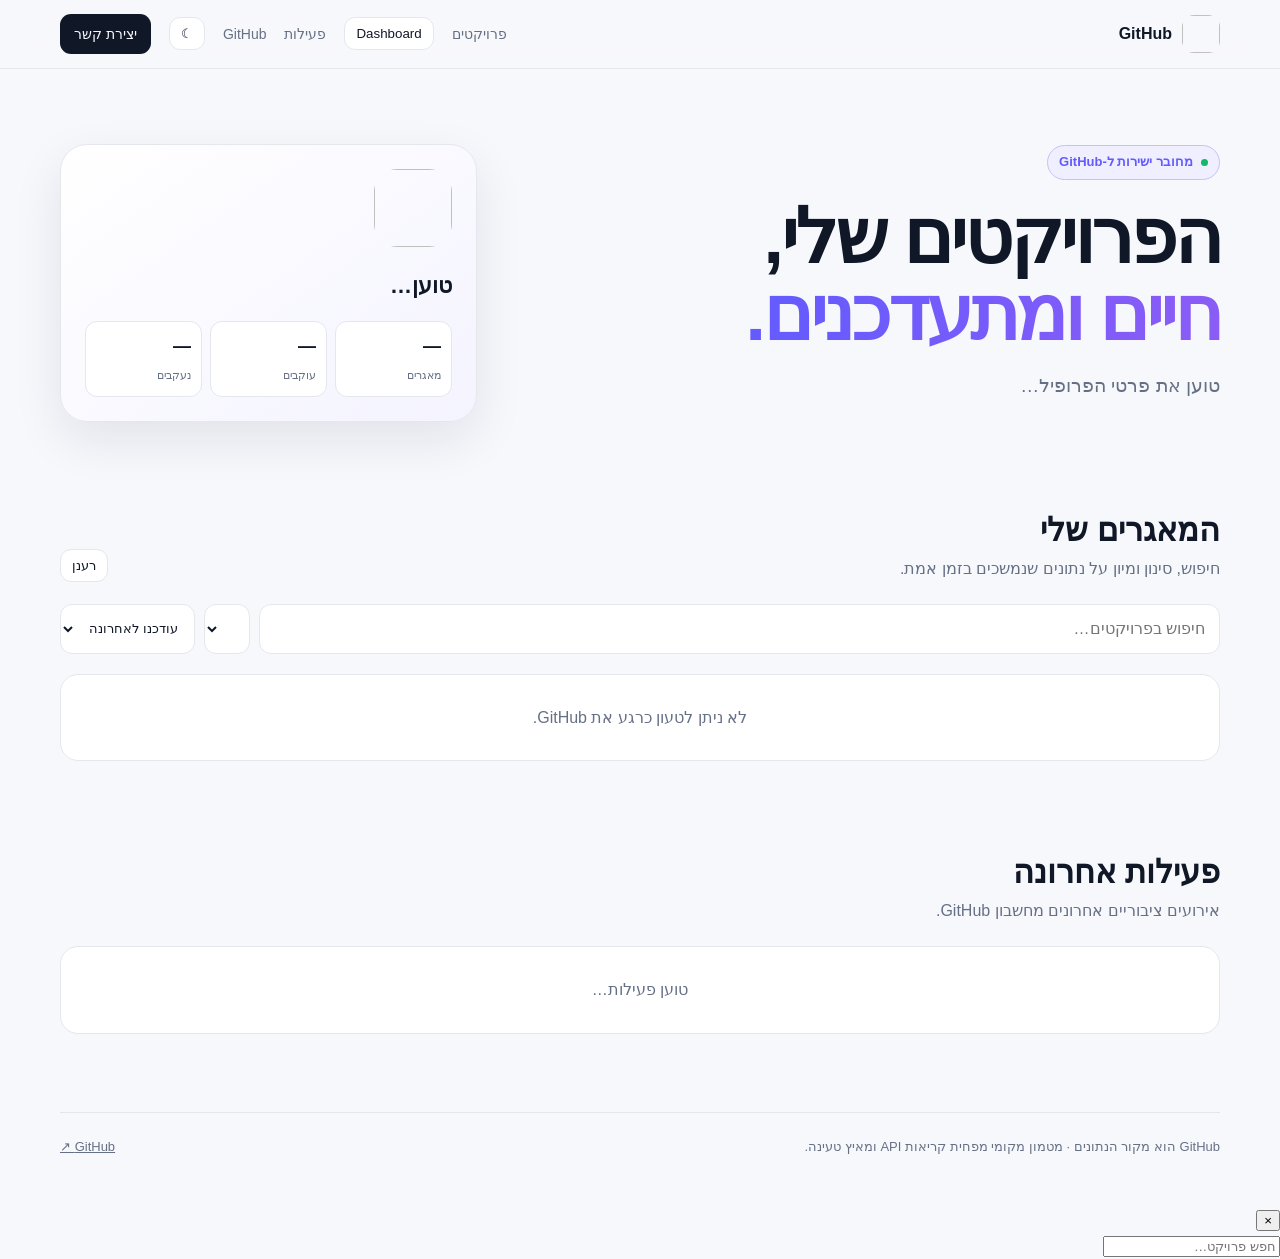
==== index.html @ a1e7865e "Add dashboard and project detail UI" ====
<!doctype html><html lang="he" dir="rtl"><head><meta charset="utf-8"><meta name="viewport" content="width=device-width,initial-scale=1"><meta name="description" content="דף הפרויקטים החי של avtsye, מתעדכן אוטומטית מ-GitHub"><meta property="og:title" content="avtsye — GitHub Home"><meta property="og:description" content="פרויקטים, פעילות וכלים — ישירות מ-GitHub"><meta property="og:type" content="website"><meta name="theme-color" content="#635bff"><link rel="manifest" href="manifest.webmanifest"><link rel="stylesheet" href="style.css"><title>avtsye — GitHub Home</title></head><body>
<header><nav class="wrap"><a class="brand" href="#"><img class="avatar" id="navAvatar" alt=""><span id="navName">GitHub</span></a><div class="navlinks"><a href="#projects">פרויקטים</a><button class="iconbtn" id="viewBtn">Dashboard</button><a href="#activitySec">פעילות</a><a id="gh" href="#" target="_blank">GitHub</a><button class="iconbtn" id="theme" aria-label="החלפת ערכת נושא">☾</button><a class="navbtn" id="contact" href="#">יצירת קשר</a></div></nav></header>
<main><div class="wrap hero"><div><span class="eyebrow"><i class="dot"></i> מחובר ישירות ל‑GitHub</span><h1>הפרויקטים שלי,<br><span class="gradient">חיים ומתעדכנים.</span></h1><p class="lead" id="bio">טוען את פרטי הפרופיל…</p></div><aside class="profile"><img id="avatar" alt=""><h3 id="name">טוען…</h3><p id="login"></p><div class="stats"><div><b id="repoCount">—</b><span>מאגרים</span></div><div><b id="followers">—</b><span>עוקבים</span></div><div><b id="following">—</b><span>נעקבים</span></div></div></aside></div>
<section id="projects"><div class="wrap"><div class="head"><div><h2>המאגרים שלי</h2><p>חיפוש, סינון ומיון על נתונים שנמשכים בזמן אמת.</p></div><div><span id="updated"></span> <button class="iconbtn" id="refresh">רענן</button></div></div><div class="toolbar"><input class="search" id="q" type="search" placeholder="חיפוש בפרויקטים…"><select class="select" id="lang"></select><select class="select" id="sort"><option value="updated">עודכנו לאחרונה</option><option value="stars">כוכבים</option><option value="name">שם</option></select></div><div class="grid" id="repos"><div class="skeleton"></div><div class="skeleton"></div><div class="skeleton"></div></div></div></section>
<section id="activitySec"><div class="wrap"><div class="head"><div><h2>פעילות אחרונה</h2><p>אירועים ציבוריים אחרונים מחשבון GitHub.</p></div></div><div class="dashstats" id="dashStats"></div><div class="activity" id="activity"><div class="loading">טוען פעילות…</div></div></div></section></main>
<footer><div class="wrap foot"><span>GitHub הוא מקור הנתונים · מטמון מקומי מפחית קריאות API ומאיץ טעינה.</span><a id="footerGh" href="#" target="_blank">GitHub ↗</a></div></footer><div class="modal" id="modal"><div class="modalbox"><button class="close" id="closeModal">×</button><div id="modalBody"></div></div></div><div class="palette" id="palette"><div class="palettebox"><input id="cmd" placeholder="חפש פרויקט…"><div id="cmdResults"></div></div></div><div class="toast" id="toast"></div><script src="config.js"></script><script src="app.js"></script></body></html>
---- style.css ----
:root{--bg:#f7f8fc;--panel:#fff;--panel2:#f0f2f7;--ink:#101828;--muted:#667085;--line:#e4e7ec;--brand:#635bff;--brand2:#8b5cf6;--good:#12b76a;--shadow:0 18px 50px rgba(16,24,40,.09)}
[data-theme="dark"]{--bg:#0d1117;--panel:#161b22;--panel2:#21262d;--ink:#f0f6fc;--muted:#8b949e;--line:#30363d;--brand:#8b82ff;--brand2:#b185ff;--shadow:0 18px 50px rgba(0,0,0,.28)}
*{box-sizing:border-box}html{scroll-behavior:smooth}body{margin:0;background:var(--bg);color:var(--ink);font-family:Arial,"Segoe UI",sans-serif;line-height:1.6;transition:.2s}a{color:inherit}.wrap{width:min(1160px,calc(100% - 34px));margin:auto}
header{position:sticky;top:0;z-index:20;background:color-mix(in srgb,var(--bg) 88%,transparent);backdrop-filter:blur(15px);border-bottom:1px solid var(--line)}nav{height:68px;display:flex;align-items:center;justify-content:space-between;gap:18px}.brand{display:flex;align-items:center;gap:10px;text-decoration:none;font-weight:800}.avatar{width:38px;height:38px;border-radius:12px}.navlinks{display:flex;align-items:center;gap:18px}.navlinks a{text-decoration:none;color:var(--muted);font-size:14px}.iconbtn{border:1px solid var(--line);background:var(--panel);color:var(--ink);border-radius:11px;padding:8px 11px;cursor:pointer}.navbtn{background:var(--ink)!important;color:var(--bg)!important;padding:9px 14px;border-radius:11px}
.hero{padding:75px 0 40px;display:grid;grid-template-columns:1.25fr .75fr;gap:48px;align-items:center}.eyebrow{display:inline-flex;gap:8px;align-items:center;background:color-mix(in srgb,var(--brand) 10%,var(--panel));color:var(--brand);border:1px solid color-mix(in srgb,var(--brand) 25%,var(--line));padding:6px 11px;border-radius:999px;font-size:13px;font-weight:700}.dot{width:7px;height:7px;background:var(--good);border-radius:50%}.hero h1{font-size:clamp(43px,7vw,75px);line-height:1.02;letter-spacing:-3px;margin:19px 0}.gradient{background:linear-gradient(90deg,var(--brand),var(--brand2));-webkit-background-clip:text;color:transparent}.lead{font-size:19px;color:var(--muted);max-width:700px}.profile{background:linear-gradient(145deg,var(--panel),color-mix(in srgb,var(--brand) 7%,var(--panel)));border:1px solid var(--line);padding:24px;border-radius:27px;box-shadow:var(--shadow)}.profile img{width:78px;height:78px;border-radius:23px}.profile h3{font-size:22px;margin:13px 0 0}.profile p{color:var(--muted);margin:0}.stats{display:grid;grid-template-columns:repeat(3,1fr);gap:8px;margin-top:18px}.stats div{background:var(--panel);border:1px solid var(--line);padding:10px;border-radius:12px}.stats b{display:block;font-size:18px}.stats span{font-size:11px;color:var(--muted)}
section{padding:43px 0}.head{display:flex;justify-content:space-between;align-items:end;gap:18px;margin-bottom:22px}.head h2{font-size:32px;margin:0}.head p{margin:0;color:var(--muted)}.toolbar{display:flex;gap:9px;flex-wrap:wrap;margin-bottom:20px}.search{flex:1;min-width:220px;border:1px solid var(--line);background:var(--panel);color:var(--ink);border-radius:12px;padding:11px 14px;font:inherit}.select{border:1px solid var(--line);background:var(--panel);color:var(--ink);border-radius:12px;padding:10px 12px}.grid{display:grid;grid-template-columns:repeat(3,1fr);gap:17px}.card{background:var(--panel);border:1px solid var(--line);border-radius:20px;padding:21px;text-decoration:none;transition:.2s;position:relative;min-height:245px;display:flex;flex-direction:column}.card:hover{transform:translateY(-4px);box-shadow:var(--shadow);border-color:color-mix(in srgb,var(--brand) 35%,var(--line))}.card.featured{grid-column:span 2;background:linear-gradient(145deg,color-mix(in srgb,var(--brand) 8%,var(--panel)),var(--panel))}.icon{width:44px;height:44px;border-radius:13px;background:color-mix(in srgb,var(--brand) 10%,var(--panel));display:grid;place-items:center;color:var(--brand);font-weight:900}.card h3{font-size:21px;margin:15px 0 6px;direction:ltr;text-align:right}.card p{color:var(--muted);margin:0 0 16px;flex:1}.meta,.topics,.actions{display:flex;gap:7px;flex-wrap:wrap}.pill{font-size:11px;background:var(--panel2);border:1px solid var(--line);border-radius:999px;padding:4px 8px}.topic{color:var(--brand)}.actions{margin-top:14px}.smallbtn{font-size:12px;text-decoration:none;border:1px solid var(--line);padding:6px 9px;border-radius:9px;background:var(--panel2)}.updated{font-size:11px;color:var(--muted);margin-top:11px}.activity{display:grid;grid-template-columns:repeat(2,1fr);gap:10px}.event{background:var(--panel);border:1px solid var(--line);border-radius:14px;padding:13px}.event b{font-size:14px}.event span{display:block;color:var(--muted);font-size:12px}.loading,.empty{grid-column:1/-1;background:var(--panel);border:1px solid var(--line);border-radius:18px;padding:30px;text-align:center;color:var(--muted)}.skeleton{height:245px;border-radius:20px;background:linear-gradient(90deg,var(--panel),var(--panel2),var(--panel));background-size:200% 100%;animation:sh 1.3s infinite}@keyframes sh{to{background-position:-200% 0}}
footer{padding:35px 0 50px;color:var(--muted);font-size:13px}.foot{border-top:1px solid var(--line);padding-top:24px;display:flex;justify-content:space-between;gap:15px}
@media(max-width:820px){.hero{grid-template-columns:1fr;padding-top:50px}.profile{display:none}.grid{grid-template-columns:1fr}.card.featured{grid-column:span 1}.activity{grid-template-columns:1fr}.navlinks a:not(.navbtn){display:none}.head,.foot{align-items:start;flex-direction:column}.hero h1{letter-spacing:-2px}}
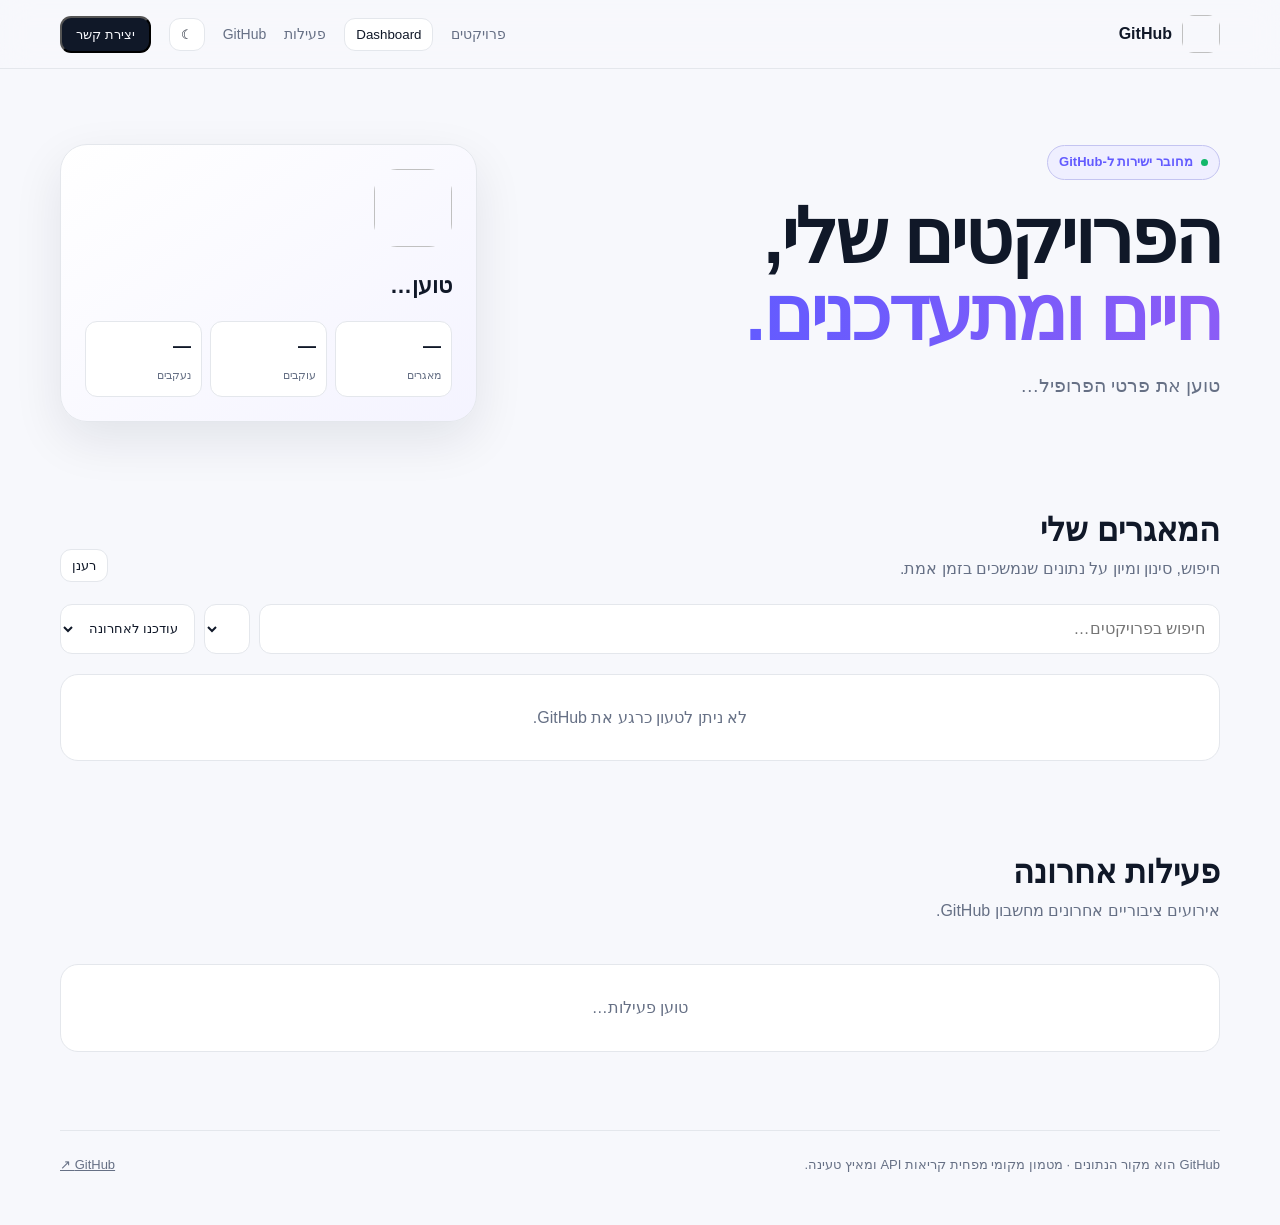
==== commit 7f517eb1: "Add private contact form" ====
--- a/index.html
+++ b/index.html
@@ -1,6 +1,6 @@
 <!doctype html><html lang="he" dir="rtl"><head><meta charset="utf-8"><meta name="viewport" content="width=device-width,initial-scale=1"><meta name="description" content="דף הפרויקטים החי של avtsye, מתעדכן אוטומטית מ-GitHub"><meta property="og:title" content="avtsye — GitHub Home"><meta property="og:description" content="פרויקטים, פעילות וכלים — ישירות מ-GitHub"><meta property="og:type" content="website"><meta name="theme-color" content="#635bff"><link rel="manifest" href="manifest.webmanifest"><link rel="stylesheet" href="style.css"><title>avtsye — GitHub Home</title></head><body>
-<header><nav class="wrap"><a class="brand" href="#"><img class="avatar" id="navAvatar" alt=""><span id="navName">GitHub</span></a><div class="navlinks"><a href="#projects">פרויקטים</a><button class="iconbtn" id="viewBtn">Dashboard</button><a href="#activitySec">פעילות</a><a id="gh" href="#" target="_blank">GitHub</a><button class="iconbtn" id="theme" aria-label="החלפת ערכת נושא">☾</button><a class="navbtn" id="contact" href="#">יצירת קשר</a></div></nav></header>
+<header><nav class="wrap"><a class="brand" href="#"><img class="avatar" id="navAvatar" alt=""><span id="navName">GitHub</span></a><div class="navlinks"><a href="#projects">פרויקטים</a><button class="iconbtn" id="viewBtn">Dashboard</button><a href="#activitySec">פעילות</a><a id="gh" href="#" target="_blank">GitHub</a><button class="iconbtn" id="theme" aria-label="החלפת ערכת נושא">☾</button><button class="navbtn contactnav" id="contact" type="button">יצירת קשר</button></div></nav></header>
 <main><div class="wrap hero"><div><span class="eyebrow"><i class="dot"></i> מחובר ישירות ל‑GitHub</span><h1>הפרויקטים שלי,<br><span class="gradient">חיים ומתעדכנים.</span></h1><p class="lead" id="bio">טוען את פרטי הפרופיל…</p></div><aside class="profile"><img id="avatar" alt=""><h3 id="name">טוען…</h3><p id="login"></p><div class="stats"><div><b id="repoCount">—</b><span>מאגרים</span></div><div><b id="followers">—</b><span>עוקבים</span></div><div><b id="following">—</b><span>נעקבים</span></div></div></aside></div>
 <section id="projects"><div class="wrap"><div class="head"><div><h2>המאגרים שלי</h2><p>חיפוש, סינון ומיון על נתונים שנמשכים בזמן אמת.</p></div><div><span id="updated"></span> <button class="iconbtn" id="refresh">רענן</button></div></div><div class="toolbar"><input class="search" id="q" type="search" placeholder="חיפוש בפרויקטים…"><select class="select" id="lang"></select><select class="select" id="sort"><option value="updated">עודכנו לאחרונה</option><option value="stars">כוכבים</option><option value="name">שם</option></select></div><div class="grid" id="repos"><div class="skeleton"></div><div class="skeleton"></div><div class="skeleton"></div></div></div></section>
 <section id="activitySec"><div class="wrap"><div class="head"><div><h2>פעילות אחרונה</h2><p>אירועים ציבוריים אחרונים מחשבון GitHub.</p></div></div><div class="dashstats" id="dashStats"></div><div class="activity" id="activity"><div class="loading">טוען פעילות…</div></div></div></section></main>
-<footer><div class="wrap foot"><span>GitHub הוא מקור הנתונים · מטמון מקומי מפחית קריאות API ומאיץ טעינה.</span><a id="footerGh" href="#" target="_blank">GitHub ↗</a></div></footer><div class="modal" id="modal"><div class="modalbox"><button class="close" id="closeModal">×</button><div id="modalBody"></div></div></div><div class="palette" id="palette"><div class="palettebox"><input id="cmd" placeholder="חפש פרויקט…"><div id="cmdResults"></div></div></div><div class="toast" id="toast"></div><script src="config.js"></script><script src="app.js"></script></body></html>+<footer><div class="wrap foot"><span>GitHub הוא מקור הנתונים · מטמון מקומי מפחית קריאות API ומאיץ טעינה.</span><a id="footerGh" href="#" target="_blank">GitHub ↗</a></div></footer><div class="modal" id="modal"><div class="modalbox"><button class="close" id="closeModal">×</button><div id="modalBody"></div></div></div><div class="palette" id="palette"><div class="palettebox"><input id="cmd" placeholder="חפש פרויקט…"><div id="cmdResults"></div></div></div><div class="modal" id="contactModal"><div class="modalbox contactbox"><button class="close" id="closeContact" type="button">×</button><h2>יצירת קשר</h2><p class="formlead">שלחו לי הודעה ישירות מכאן. הפנייה נשמרת באופן פרטי.</p><form id="contactForm"><label>שם<input name="name" required minlength="2" maxlength="100" autocomplete="name"></label><label>אימייל לחזרה<input name="email" type="email" required maxlength="180" autocomplete="email" dir="ltr"></label><label>נושא<input name="subject" maxlength="150"></label><label>הודעה<textarea name="message" required minlength="3" maxlength="5000" rows="6"></textarea></label><input class="hp" name="website" tabindex="-1" autocomplete="off"><button class="submitbtn" id="contactSubmit" type="submit">שליחת הפנייה</button><p class="formstatus" id="contactStatus" aria-live="polite"></p></form></div></div><div class="toast" id="toast"></div><script src="config.js"></script><script src="app.js"></script></body></html>
--- a/style.css
+++ b/style.css
@@ -5,4 +5,5 @@
 .hero{padding:75px 0 40px;display:grid;grid-template-columns:1.25fr .75fr;gap:48px;align-items:center}.eyebrow{display:inline-flex;gap:8px;align-items:center;background:color-mix(in srgb,var(--brand) 10%,var(--panel));color:var(--brand);border:1px solid color-mix(in srgb,var(--brand) 25%,var(--line));padding:6px 11px;border-radius:999px;font-size:13px;font-weight:700}.dot{width:7px;height:7px;background:var(--good);border-radius:50%}.hero h1{font-size:clamp(43px,7vw,75px);line-height:1.02;letter-spacing:-3px;margin:19px 0}.gradient{background:linear-gradient(90deg,var(--brand),var(--brand2));-webkit-background-clip:text;color:transparent}.lead{font-size:19px;color:var(--muted);max-width:700px}.profile{background:linear-gradient(145deg,var(--panel),color-mix(in srgb,var(--brand) 7%,var(--panel)));border:1px solid var(--line);padding:24px;border-radius:27px;box-shadow:var(--shadow)}.profile img{width:78px;height:78px;border-radius:23px}.profile h3{font-size:22px;margin:13px 0 0}.profile p{color:var(--muted);margin:0}.stats{display:grid;grid-template-columns:repeat(3,1fr);gap:8px;margin-top:18px}.stats div{background:var(--panel);border:1px solid var(--line);padding:10px;border-radius:12px}.stats b{display:block;font-size:18px}.stats span{font-size:11px;color:var(--muted)}
 section{padding:43px 0}.head{display:flex;justify-content:space-between;align-items:end;gap:18px;margin-bottom:22px}.head h2{font-size:32px;margin:0}.head p{margin:0;color:var(--muted)}.toolbar{display:flex;gap:9px;flex-wrap:wrap;margin-bottom:20px}.search{flex:1;min-width:220px;border:1px solid var(--line);background:var(--panel);color:var(--ink);border-radius:12px;padding:11px 14px;font:inherit}.select{border:1px solid var(--line);background:var(--panel);color:var(--ink);border-radius:12px;padding:10px 12px}.grid{display:grid;grid-template-columns:repeat(3,1fr);gap:17px}.card{background:var(--panel);border:1px solid var(--line);border-radius:20px;padding:21px;text-decoration:none;transition:.2s;position:relative;min-height:245px;display:flex;flex-direction:column}.card:hover{transform:translateY(-4px);box-shadow:var(--shadow);border-color:color-mix(in srgb,var(--brand) 35%,var(--line))}.card.featured{grid-column:span 2;background:linear-gradient(145deg,color-mix(in srgb,var(--brand) 8%,var(--panel)),var(--panel))}.icon{width:44px;height:44px;border-radius:13px;background:color-mix(in srgb,var(--brand) 10%,var(--panel));display:grid;place-items:center;color:var(--brand);font-weight:900}.card h3{font-size:21px;margin:15px 0 6px;direction:ltr;text-align:right}.card p{color:var(--muted);margin:0 0 16px;flex:1}.meta,.topics,.actions{display:flex;gap:7px;flex-wrap:wrap}.pill{font-size:11px;background:var(--panel2);border:1px solid var(--line);border-radius:999px;padding:4px 8px}.topic{color:var(--brand)}.actions{margin-top:14px}.smallbtn{font-size:12px;text-decoration:none;border:1px solid var(--line);padding:6px 9px;border-radius:9px;background:var(--panel2)}.updated{font-size:11px;color:var(--muted);margin-top:11px}.activity{display:grid;grid-template-columns:repeat(2,1fr);gap:10px}.event{background:var(--panel);border:1px solid var(--line);border-radius:14px;padding:13px}.event b{font-size:14px}.event span{display:block;color:var(--muted);font-size:12px}.loading,.empty{grid-column:1/-1;background:var(--panel);border:1px solid var(--line);border-radius:18px;padding:30px;text-align:center;color:var(--muted)}.skeleton{height:245px;border-radius:20px;background:linear-gradient(90deg,var(--panel),var(--panel2),var(--panel));background-size:200% 100%;animation:sh 1.3s infinite}@keyframes sh{to{background-position:-200% 0}}
 footer{padding:35px 0 50px;color:var(--muted);font-size:13px}.foot{border-top:1px solid var(--line);padding-top:24px;display:flex;justify-content:space-between;gap:15px}
-@media(max-width:820px){.hero{grid-template-columns:1fr;padding-top:50px}.profile{display:none}.grid{grid-template-columns:1fr}.card.featured{grid-column:span 1}.activity{grid-template-columns:1fr}.navlinks a:not(.navbtn){display:none}.head,.foot{align-items:start;flex-direction:column}.hero h1{letter-spacing:-2px}}+@media(max-width:820px){.hero{grid-template-columns:1fr;padding-top:50px}.profile{display:none}.grid{grid-template-columns:1fr}.card.featured{grid-column:span 1}.activity{grid-template-columns:1fr}.navlinks a:not(.navbtn){display:none}.head,.foot{align-items:start;flex-direction:column}.hero h1{letter-spacing:-2px}}
+.toprow{display:flex;justify-content:space-between;align-items:center}.repoicon{width:44px;height:44px;border-radius:13px;background:color-mix(in srgb,var(--brand) 10%,var(--panel));display:grid;place-items:center;color:var(--brand);font-weight:900}.fresh{font-size:11px;background:color-mix(in srgb,var(--good) 12%,var(--panel));color:var(--good);padding:4px 8px;border-radius:999px}.dashstats{display:grid;grid-template-columns:repeat(4,1fr);gap:10px;margin-bottom:18px}.dashstats div{background:var(--panel);border:1px solid var(--line);border-radius:15px;padding:16px}.dashstats b{display:block;font-size:24px}.dashstats span{color:var(--muted);font-size:12px}.modal,.palette{position:fixed;inset:0;background:rgba(0,0,0,.48);z-index:50;display:none;place-items:center;padding:18px}.modal.show,.palette.show{display:grid}.modalbox,.palettebox{width:min(650px,100%);background:var(--panel);border:1px solid var(--line);border-radius:22px;padding:25px;box-shadow:var(--shadow);position:relative}.close{position:absolute;left:15px;top:12px;border:0;background:transparent;color:var(--ink);font-size:27px;cursor:pointer}.detailgrid{display:grid;grid-template-columns:1fr 1fr;gap:10px;margin:20px 0}.detailgrid div{background:var(--panel2);border-radius:12px;padding:12px}.detailgrid b,.detailgrid span{display:block}.detailgrid span{color:var(--muted);font-size:13px}.palettebox input{width:100%;padding:14px;border:1px solid var(--line);background:var(--bg);color:var(--ink);border-radius:12px;font:inherit}.palettebox button{display:block;width:100%;text-align:right;border:0;border-bottom:1px solid var(--line);background:transparent;color:var(--ink);padding:12px;cursor:pointer}.toast{position:fixed;bottom:25px;left:50%;transform:translate(-50%,20px);background:var(--ink);color:var(--bg);padding:9px 15px;border-radius:10px;opacity:0;pointer-events:none;transition:.2s;z-index:80}.toast.show{opacity:1;transform:translate(-50%,0)}@media(max-width:820px){.dashstats{grid-template-columns:1fr 1fr}}
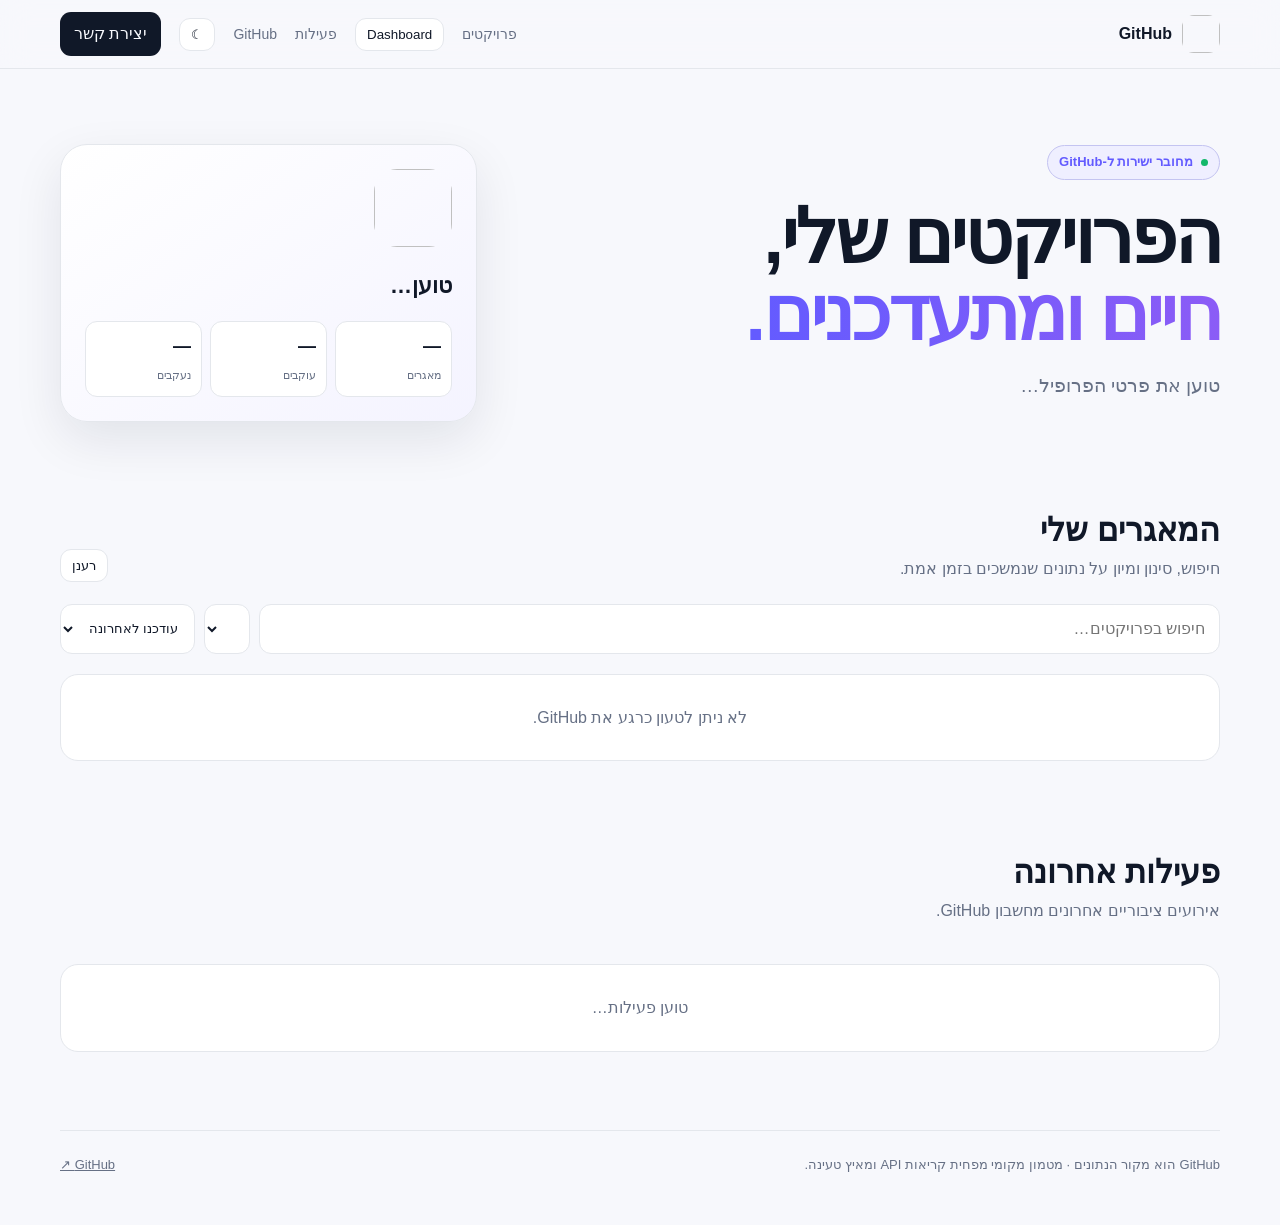
==== commit 419c5271: "Bust cached homepage assets" ====
--- a/index.html
+++ b/index.html
@@ -1,6 +1,6 @@
-<!doctype html><html lang="he" dir="rtl"><head><meta charset="utf-8"><meta name="viewport" content="width=device-width,initial-scale=1"><meta name="description" content="דף הפרויקטים החי של avtsye, מתעדכן אוטומטית מ-GitHub"><meta property="og:title" content="avtsye — GitHub Home"><meta property="og:description" content="פרויקטים, פעילות וכלים — ישירות מ-GitHub"><meta property="og:type" content="website"><meta name="theme-color" content="#635bff"><link rel="manifest" href="manifest.webmanifest"><link rel="stylesheet" href="style.css"><title>avtsye — GitHub Home</title></head><body>
+<!doctype html><html lang="he" dir="rtl"><head><meta charset="utf-8"><meta name="viewport" content="width=device-width,initial-scale=1"><meta name="description" content="דף הפרויקטים החי של avtsye, מתעדכן אוטומטית מ-GitHub"><meta property="og:title" content="avtsye — GitHub Home"><meta property="og:description" content="פרויקטים, פעילות וכלים — ישירות מ-GitHub"><meta property="og:type" content="website"><meta name="theme-color" content="#635bff"><link rel="manifest" href="manifest.webmanifest"><link rel="stylesheet" href="style.css?v=4"><title>avtsye — GitHub Home</title></head><body>
 <header><nav class="wrap"><a class="brand" href="#"><img class="avatar" id="navAvatar" alt=""><span id="navName">GitHub</span></a><div class="navlinks"><a href="#projects">פרויקטים</a><button class="iconbtn" id="viewBtn">Dashboard</button><a href="#activitySec">פעילות</a><a id="gh" href="#" target="_blank">GitHub</a><button class="iconbtn" id="theme" aria-label="החלפת ערכת נושא">☾</button><button class="navbtn contactnav" id="contact" type="button">יצירת קשר</button></div></nav></header>
 <main><div class="wrap hero"><div><span class="eyebrow"><i class="dot"></i> מחובר ישירות ל‑GitHub</span><h1>הפרויקטים שלי,<br><span class="gradient">חיים ומתעדכנים.</span></h1><p class="lead" id="bio">טוען את פרטי הפרופיל…</p></div><aside class="profile"><img id="avatar" alt=""><h3 id="name">טוען…</h3><p id="login"></p><div class="stats"><div><b id="repoCount">—</b><span>מאגרים</span></div><div><b id="followers">—</b><span>עוקבים</span></div><div><b id="following">—</b><span>נעקבים</span></div></div></aside></div>
 <section id="projects"><div class="wrap"><div class="head"><div><h2>המאגרים שלי</h2><p>חיפוש, סינון ומיון על נתונים שנמשכים בזמן אמת.</p></div><div><span id="updated"></span> <button class="iconbtn" id="refresh">רענן</button></div></div><div class="toolbar"><input class="search" id="q" type="search" placeholder="חיפוש בפרויקטים…"><select class="select" id="lang"></select><select class="select" id="sort"><option value="updated">עודכנו לאחרונה</option><option value="stars">כוכבים</option><option value="name">שם</option></select></div><div class="grid" id="repos"><div class="skeleton"></div><div class="skeleton"></div><div class="skeleton"></div></div></div></section>
 <section id="activitySec"><div class="wrap"><div class="head"><div><h2>פעילות אחרונה</h2><p>אירועים ציבוריים אחרונים מחשבון GitHub.</p></div></div><div class="dashstats" id="dashStats"></div><div class="activity" id="activity"><div class="loading">טוען פעילות…</div></div></div></section></main>
-<footer><div class="wrap foot"><span>GitHub הוא מקור הנתונים · מטמון מקומי מפחית קריאות API ומאיץ טעינה.</span><a id="footerGh" href="#" target="_blank">GitHub ↗</a></div></footer><div class="modal" id="modal"><div class="modalbox"><button class="close" id="closeModal">×</button><div id="modalBody"></div></div></div><div class="palette" id="palette"><div class="palettebox"><input id="cmd" placeholder="חפש פרויקט…"><div id="cmdResults"></div></div></div><div class="modal" id="contactModal"><div class="modalbox contactbox"><button class="close" id="closeContact" type="button">×</button><h2>יצירת קשר</h2><p class="formlead">שלחו לי הודעה ישירות מכאן. הפנייה נשמרת באופן פרטי.</p><form id="contactForm"><label>שם<input name="name" required minlength="2" maxlength="100" autocomplete="name"></label><label>אימייל לחזרה<input name="email" type="email" required maxlength="180" autocomplete="email" dir="ltr"></label><label>נושא<input name="subject" maxlength="150"></label><label>הודעה<textarea name="message" required minlength="3" maxlength="5000" rows="6"></textarea></label><input class="hp" name="website" tabindex="-1" autocomplete="off"><button class="submitbtn" id="contactSubmit" type="submit">שליחת הפנייה</button><p class="formstatus" id="contactStatus" aria-live="polite"></p></form></div></div><div class="toast" id="toast"></div><script src="config.js"></script><script src="app.js"></script></body></html>+<footer><div class="wrap foot"><span>GitHub הוא מקור הנתונים · מטמון מקומי מפחית קריאות API ומאיץ טעינה.</span><a id="footerGh" href="#" target="_blank">GitHub ↗</a></div></footer><div class="modal" id="modal"><div class="modalbox"><button class="close" id="closeModal">×</button><div id="modalBody"></div></div></div><div class="palette" id="palette"><div class="palettebox"><input id="cmd" placeholder="חפש פרויקט…"><div id="cmdResults"></div></div></div><div class="modal" id="contactModal"><div class="modalbox contactbox"><button class="close" id="closeContact" type="button">×</button><h2>יצירת קשר</h2><p class="formlead">שלחו לי הודעה ישירות מכאן. הפנייה נשמרת באופן פרטי.</p><form id="contactForm"><label>שם<input name="name" required minlength="2" maxlength="100" autocomplete="name"></label><label>אימייל לחזרה<input name="email" type="email" required maxlength="180" autocomplete="email" dir="ltr"></label><label>נושא<input name="subject" maxlength="150"></label><label>הודעה<textarea name="message" required minlength="3" maxlength="5000" rows="6"></textarea></label><input class="hp" name="website" tabindex="-1" autocomplete="off"><button class="submitbtn" id="contactSubmit" type="submit">שליחת הפנייה</button><p class="formstatus" id="contactStatus" aria-live="polite"></p></form></div></div><div class="toast" id="toast"></div><script src="config.js?v=4"></script><script src="app.js?v=4"></script></body></html>
--- a/style.css
+++ b/style.css
@@ -6,4 +6,5 @@
 section{padding:43px 0}.head{display:flex;justify-content:space-between;align-items:end;gap:18px;margin-bottom:22px}.head h2{font-size:32px;margin:0}.head p{margin:0;color:var(--muted)}.toolbar{display:flex;gap:9px;flex-wrap:wrap;margin-bottom:20px}.search{flex:1;min-width:220px;border:1px solid var(--line);background:var(--panel);color:var(--ink);border-radius:12px;padding:11px 14px;font:inherit}.select{border:1px solid var(--line);background:var(--panel);color:var(--ink);border-radius:12px;padding:10px 12px}.grid{display:grid;grid-template-columns:repeat(3,1fr);gap:17px}.card{background:var(--panel);border:1px solid var(--line);border-radius:20px;padding:21px;text-decoration:none;transition:.2s;position:relative;min-height:245px;display:flex;flex-direction:column}.card:hover{transform:translateY(-4px);box-shadow:var(--shadow);border-color:color-mix(in srgb,var(--brand) 35%,var(--line))}.card.featured{grid-column:span 2;background:linear-gradient(145deg,color-mix(in srgb,var(--brand) 8%,var(--panel)),var(--panel))}.icon{width:44px;height:44px;border-radius:13px;background:color-mix(in srgb,var(--brand) 10%,var(--panel));display:grid;place-items:center;color:var(--brand);font-weight:900}.card h3{font-size:21px;margin:15px 0 6px;direction:ltr;text-align:right}.card p{color:var(--muted);margin:0 0 16px;flex:1}.meta,.topics,.actions{display:flex;gap:7px;flex-wrap:wrap}.pill{font-size:11px;background:var(--panel2);border:1px solid var(--line);border-radius:999px;padding:4px 8px}.topic{color:var(--brand)}.actions{margin-top:14px}.smallbtn{font-size:12px;text-decoration:none;border:1px solid var(--line);padding:6px 9px;border-radius:9px;background:var(--panel2)}.updated{font-size:11px;color:var(--muted);margin-top:11px}.activity{display:grid;grid-template-columns:repeat(2,1fr);gap:10px}.event{background:var(--panel);border:1px solid var(--line);border-radius:14px;padding:13px}.event b{font-size:14px}.event span{display:block;color:var(--muted);font-size:12px}.loading,.empty{grid-column:1/-1;background:var(--panel);border:1px solid var(--line);border-radius:18px;padding:30px;text-align:center;color:var(--muted)}.skeleton{height:245px;border-radius:20px;background:linear-gradient(90deg,var(--panel),var(--panel2),var(--panel));background-size:200% 100%;animation:sh 1.3s infinite}@keyframes sh{to{background-position:-200% 0}}
 footer{padding:35px 0 50px;color:var(--muted);font-size:13px}.foot{border-top:1px solid var(--line);padding-top:24px;display:flex;justify-content:space-between;gap:15px}
 @media(max-width:820px){.hero{grid-template-columns:1fr;padding-top:50px}.profile{display:none}.grid{grid-template-columns:1fr}.card.featured{grid-column:span 1}.activity{grid-template-columns:1fr}.navlinks a:not(.navbtn){display:none}.head,.foot{align-items:start;flex-direction:column}.hero h1{letter-spacing:-2px}}
-.toprow{display:flex;justify-content:space-between;align-items:center}.repoicon{width:44px;height:44px;border-radius:13px;background:color-mix(in srgb,var(--brand) 10%,var(--panel));display:grid;place-items:center;color:var(--brand);font-weight:900}.fresh{font-size:11px;background:color-mix(in srgb,var(--good) 12%,var(--panel));color:var(--good);padding:4px 8px;border-radius:999px}.dashstats{display:grid;grid-template-columns:repeat(4,1fr);gap:10px;margin-bottom:18px}.dashstats div{background:var(--panel);border:1px solid var(--line);border-radius:15px;padding:16px}.dashstats b{display:block;font-size:24px}.dashstats span{color:var(--muted);font-size:12px}.modal,.palette{position:fixed;inset:0;background:rgba(0,0,0,.48);z-index:50;display:none;place-items:center;padding:18px}.modal.show,.palette.show{display:grid}.modalbox,.palettebox{width:min(650px,100%);background:var(--panel);border:1px solid var(--line);border-radius:22px;padding:25px;box-shadow:var(--shadow);position:relative}.close{position:absolute;left:15px;top:12px;border:0;background:transparent;color:var(--ink);font-size:27px;cursor:pointer}.detailgrid{display:grid;grid-template-columns:1fr 1fr;gap:10px;margin:20px 0}.detailgrid div{background:var(--panel2);border-radius:12px;padding:12px}.detailgrid b,.detailgrid span{display:block}.detailgrid span{color:var(--muted);font-size:13px}.palettebox input{width:100%;padding:14px;border:1px solid var(--line);background:var(--bg);color:var(--ink);border-radius:12px;font:inherit}.palettebox button{display:block;width:100%;text-align:right;border:0;border-bottom:1px solid var(--line);background:transparent;color:var(--ink);padding:12px;cursor:pointer}.toast{position:fixed;bottom:25px;left:50%;transform:translate(-50%,20px);background:var(--ink);color:var(--bg);padding:9px 15px;border-radius:10px;opacity:0;pointer-events:none;transition:.2s;z-index:80}.toast.show{opacity:1;transform:translate(-50%,0)}@media(max-width:820px){.dashstats{grid-template-columns:1fr 1fr}}+.toprow{display:flex;justify-content:space-between;align-items:center}.repoicon{width:44px;height:44px;border-radius:13px;background:color-mix(in srgb,var(--brand) 10%,var(--panel));display:grid;place-items:center;color:var(--brand);font-weight:900}.fresh{font-size:11px;background:color-mix(in srgb,var(--good) 12%,var(--panel));color:var(--good);padding:4px 8px;border-radius:999px}.dashstats{display:grid;grid-template-columns:repeat(4,1fr);gap:10px;margin-bottom:18px}.dashstats div{background:var(--panel);border:1px solid var(--line);border-radius:15px;padding:16px}.dashstats b{display:block;font-size:24px}.dashstats span{color:var(--muted);font-size:12px}.modal,.palette{position:fixed;inset:0;background:rgba(0,0,0,.48);z-index:50;display:none;place-items:center;padding:18px}.modal.show,.palette.show{display:grid}.modalbox,.palettebox{width:min(650px,100%);background:var(--panel);border:1px solid var(--line);border-radius:22px;padding:25px;box-shadow:var(--shadow);position:relative}.close{position:absolute;left:15px;top:12px;border:0;background:transparent;color:var(--ink);font-size:27px;cursor:pointer}.detailgrid{display:grid;grid-template-columns:1fr 1fr;gap:10px;margin:20px 0}.detailgrid div{background:var(--panel2);border-radius:12px;padding:12px}.detailgrid b,.detailgrid span{display:block}.detailgrid span{color:var(--muted);font-size:13px}.palettebox input{width:100%;padding:14px;border:1px solid var(--line);background:var(--bg);color:var(--ink);border-radius:12px;font:inherit}.palettebox button{display:block;width:100%;text-align:right;border:0;border-bottom:1px solid var(--line);background:transparent;color:var(--ink);padding:12px;cursor:pointer}.toast{position:fixed;bottom:25px;left:50%;transform:translate(-50%,20px);background:var(--ink);color:var(--bg);padding:9px 15px;border-radius:10px;opacity:0;pointer-events:none;transition:.2s;z-index:80}.toast.show{opacity:1;transform:translate(-50%,0)}@media(max-width:820px){.dashstats{grid-template-columns:1fr 1fr}}
+.contactnav{border:0;font:inherit;cursor:pointer}.contactbox{width:min(560px,100%)}.formlead{color:var(--muted);margin-top:-6px}.contactbox form{display:grid;gap:13px}.contactbox label{display:grid;gap:5px;font-size:13px;font-weight:700}.contactbox input,.contactbox textarea{width:100%;border:1px solid var(--line);background:var(--bg);color:var(--ink);border-radius:11px;padding:11px 12px;font:inherit;resize:vertical}.contactbox input:focus,.contactbox textarea:focus{outline:2px solid color-mix(in srgb,var(--brand) 35%,transparent);border-color:var(--brand)}.submitbtn{border:0;border-radius:11px;background:var(--brand);color:white;padding:12px 16px;font:inherit;font-weight:800;cursor:pointer}.submitbtn:disabled{opacity:.55;cursor:wait}.formstatus{min-height:22px;margin:0;color:var(--muted);font-size:13px}.hp{position:absolute!important;left:-9999px!important;opacity:0!important;pointer-events:none!important}
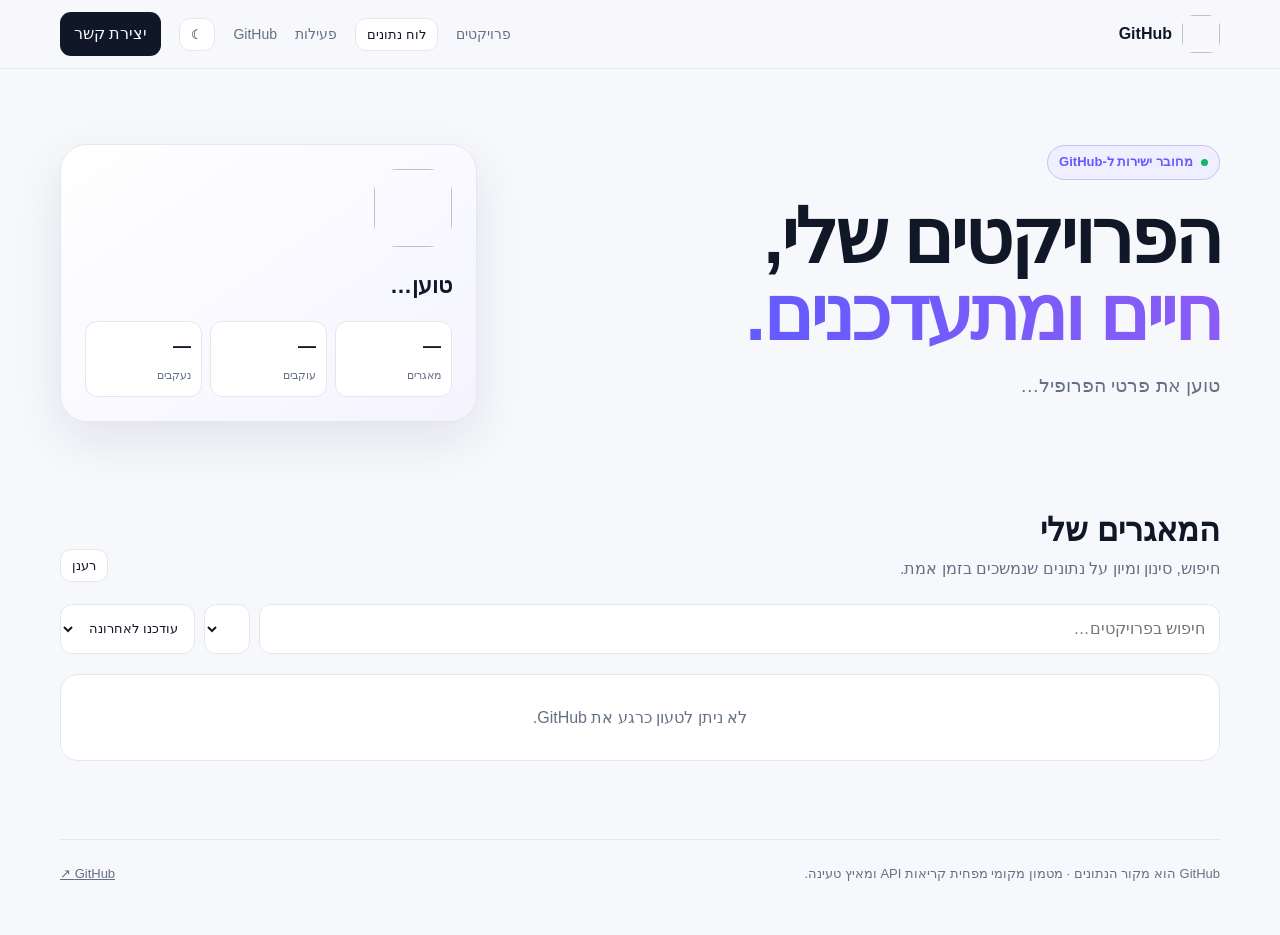
==== commit 5cd8813e: "Improve homepage reliability and usability" ====
--- a/index.html
+++ b/index.html
@@ -1,6 +1,6 @@
-<!doctype html><html lang="he" dir="rtl"><head><meta charset="utf-8"><meta name="viewport" content="width=device-width,initial-scale=1"><meta name="description" content="דף הפרויקטים החי של avtsye, מתעדכן אוטומטית מ-GitHub"><meta property="og:title" content="avtsye — GitHub Home"><meta property="og:description" content="פרויקטים, פעילות וכלים — ישירות מ-GitHub"><meta property="og:type" content="website"><meta name="theme-color" content="#635bff"><link rel="manifest" href="manifest.webmanifest"><link rel="stylesheet" href="style.css?v=4"><title>avtsye — GitHub Home</title></head><body>
-<header><nav class="wrap"><a class="brand" href="#"><img class="avatar" id="navAvatar" alt=""><span id="navName">GitHub</span></a><div class="navlinks"><a href="#projects">פרויקטים</a><button class="iconbtn" id="viewBtn">Dashboard</button><a href="#activitySec">פעילות</a><a id="gh" href="#" target="_blank">GitHub</a><button class="iconbtn" id="theme" aria-label="החלפת ערכת נושא">☾</button><button class="navbtn contactnav" id="contact" type="button">יצירת קשר</button></div></nav></header>
+<!doctype html><html lang="he" dir="rtl"><head><meta charset="utf-8"><meta name="viewport" content="width=device-width,initial-scale=1"><meta name="description" content="דף הפרויקטים החי של avtsye, מתעדכן אוטומטית מ-GitHub"><meta property="og:title" content="avtsye — GitHub Home"><meta property="og:description" content="פרויקטים, פעילות וכלים — ישירות מ-GitHub"><meta property="og:type" content="website"><meta name="theme-color" content="#635bff"><link rel="manifest" href="manifest.webmanifest"><link rel="stylesheet" href="style.css?v=7"><title>avtsye — GitHub Home</title></head><body>
+<header><nav class="wrap"><a class="brand" href="#"><img class="avatar" id="navAvatar" alt=""><span id="navName">GitHub</span></a><div class="navlinks"><a href="#projects">פרויקטים</a><button class="iconbtn" id="viewBtn">לוח נתונים</button><a href="#activitySec" id="activityLink">פעילות</a><a id="gh" href="#" target="_blank">GitHub</a><button class="iconbtn" id="theme" aria-label="החלפת ערכת נושא">☾</button><button class="navbtn contactnav" id="contact" type="button">יצירת קשר</button></div></nav></header>
 <main><div class="wrap hero"><div><span class="eyebrow"><i class="dot"></i> מחובר ישירות ל‑GitHub</span><h1>הפרויקטים שלי,<br><span class="gradient">חיים ומתעדכנים.</span></h1><p class="lead" id="bio">טוען את פרטי הפרופיל…</p></div><aside class="profile"><img id="avatar" alt=""><h3 id="name">טוען…</h3><p id="login"></p><div class="stats"><div><b id="repoCount">—</b><span>מאגרים</span></div><div><b id="followers">—</b><span>עוקבים</span></div><div><b id="following">—</b><span>נעקבים</span></div></div></aside></div>
-<section id="projects"><div class="wrap"><div class="head"><div><h2>המאגרים שלי</h2><p>חיפוש, סינון ומיון על נתונים שנמשכים בזמן אמת.</p></div><div><span id="updated"></span> <button class="iconbtn" id="refresh">רענן</button></div></div><div class="toolbar"><input class="search" id="q" type="search" placeholder="חיפוש בפרויקטים…"><select class="select" id="lang"></select><select class="select" id="sort"><option value="updated">עודכנו לאחרונה</option><option value="stars">כוכבים</option><option value="name">שם</option></select></div><div class="grid" id="repos"><div class="skeleton"></div><div class="skeleton"></div><div class="skeleton"></div></div></div></section>
-<section id="activitySec"><div class="wrap"><div class="head"><div><h2>פעילות אחרונה</h2><p>אירועים ציבוריים אחרונים מחשבון GitHub.</p></div></div><div class="dashstats" id="dashStats"></div><div class="activity" id="activity"><div class="loading">טוען פעילות…</div></div></div></section></main>
-<footer><div class="wrap foot"><span>GitHub הוא מקור הנתונים · מטמון מקומי מפחית קריאות API ומאיץ טעינה.</span><a id="footerGh" href="#" target="_blank">GitHub ↗</a></div></footer><div class="modal" id="modal"><div class="modalbox"><button class="close" id="closeModal">×</button><div id="modalBody"></div></div></div><div class="palette" id="palette"><div class="palettebox"><input id="cmd" placeholder="חפש פרויקט…"><div id="cmdResults"></div></div></div><div class="modal" id="contactModal"><div class="modalbox contactbox"><button class="close" id="closeContact" type="button">×</button><h2>יצירת קשר</h2><p class="formlead">שלחו לי הודעה ישירות מכאן. הפנייה נשמרת באופן פרטי.</p><form id="contactForm"><label>שם<input name="name" required minlength="2" maxlength="100" autocomplete="name"></label><label>אימייל לחזרה<input name="email" type="email" required maxlength="180" autocomplete="email" dir="ltr"></label><label>נושא<input name="subject" maxlength="150"></label><label>הודעה<textarea name="message" required minlength="3" maxlength="5000" rows="6"></textarea></label><input class="hp" name="website" tabindex="-1" autocomplete="off"><button class="submitbtn" id="contactSubmit" type="submit">שליחת הפנייה</button><p class="formstatus" id="contactStatus" aria-live="polite"></p></form></div></div><div class="toast" id="toast"></div><script src="config.js?v=4"></script><script src="app.js?v=4"></script></body></html>+<section id="projects"><div class="wrap"><div class="head"><div><h2>המאגרים שלי</h2><p>חיפוש, סינון ומיון על נתונים שנמשכים בזמן אמת.</p></div><div><span id="updated"></span> <button class="iconbtn" id="refresh">רענן</button></div></div><div class="toolbar"><input class="search" id="q" type="search" aria-label="חיפוש בפרויקטים" placeholder="חיפוש בפרויקטים…"><select class="select" id="lang" aria-label="סינון לפי שפה"></select><select class="select" id="sort" aria-label="מיון פרויקטים"><option value="updated">עודכנו לאחרונה</option><option value="stars">כוכבים</option><option value="name">שם</option></select></div><div class="grid" id="repos" aria-live="polite"><div class="skeleton"></div><div class="skeleton"></div><div class="skeleton"></div></div></div></section>
+<section id="activitySec" hidden><div class="wrap"><div class="head"><div><h2>פעילות אחרונה</h2><p>אירועים ציבוריים אחרונים מחשבון GitHub.</p></div></div><div class="dashstats" id="dashStats"></div><div class="activity" id="activity"><div class="loading">טוען פעילות…</div></div></div></section></main>
+<footer><div class="wrap foot"><span>GitHub הוא מקור הנתונים · מטמון מקומי מפחית קריאות API ומאיץ טעינה.</span><a id="footerGh" href="#" target="_blank">GitHub ↗</a></div></footer><div class="modal" id="modal" role="dialog" aria-modal="true" aria-label="פרטי פרויקט"><div class="modalbox"><button class="close" id="closeModal" aria-label="סגירה">×</button><div id="modalBody"></div></div></div><div class="palette" id="palette" role="dialog" aria-modal="true" aria-label="חיפוש מהיר"><div class="palettebox"><input id="cmd" aria-label="חיפוש מהיר" placeholder="חפש פרויקט…"><div id="cmdResults"></div></div></div><div class="modal" id="contactModal" role="dialog" aria-modal="true" aria-labelledby="contactHeading"><div class="modalbox contactbox"><button class="close" id="closeContact" type="button" aria-label="סגירה">×</button><h2 id="contactHeading">יצירת קשר</h2><p class="formlead">שלחו לי הודעה ישירות מכאן. הפנייה נשמרת באופן פרטי.</p><form id="contactForm"><label>שם<input name="name" required minlength="2" maxlength="100" autocomplete="name"></label><label>אימייל לחזרה<input name="email" type="email" required maxlength="180" autocomplete="email" dir="ltr"></label><label>נושא<input name="subject" maxlength="150"></label><label>הודעה<textarea name="message" required minlength="3" maxlength="5000" rows="6"></textarea></label><input class="hp" name="website" tabindex="-1" autocomplete="off"><button class="submitbtn" id="contactSubmit" type="submit">שליחת הפנייה</button><p class="formstatus" id="contactStatus" aria-live="polite"></p></form></div></div><div class="toast" id="toast" role="status" aria-live="polite"></div><script src="config.js?v=7"></script><script src="app.js?v=7"></script></body></html>
--- a/style.css
+++ b/style.css
@@ -7,4 +7,8 @@
 footer{padding:35px 0 50px;color:var(--muted);font-size:13px}.foot{border-top:1px solid var(--line);padding-top:24px;display:flex;justify-content:space-between;gap:15px}
 @media(max-width:820px){.hero{grid-template-columns:1fr;padding-top:50px}.profile{display:none}.grid{grid-template-columns:1fr}.card.featured{grid-column:span 1}.activity{grid-template-columns:1fr}.navlinks a:not(.navbtn){display:none}.head,.foot{align-items:start;flex-direction:column}.hero h1{letter-spacing:-2px}}
 .toprow{display:flex;justify-content:space-between;align-items:center}.repoicon{width:44px;height:44px;border-radius:13px;background:color-mix(in srgb,var(--brand) 10%,var(--panel));display:grid;place-items:center;color:var(--brand);font-weight:900}.fresh{font-size:11px;background:color-mix(in srgb,var(--good) 12%,var(--panel));color:var(--good);padding:4px 8px;border-radius:999px}.dashstats{display:grid;grid-template-columns:repeat(4,1fr);gap:10px;margin-bottom:18px}.dashstats div{background:var(--panel);border:1px solid var(--line);border-radius:15px;padding:16px}.dashstats b{display:block;font-size:24px}.dashstats span{color:var(--muted);font-size:12px}.modal,.palette{position:fixed;inset:0;background:rgba(0,0,0,.48);z-index:50;display:none;place-items:center;padding:18px}.modal.show,.palette.show{display:grid}.modalbox,.palettebox{width:min(650px,100%);background:var(--panel);border:1px solid var(--line);border-radius:22px;padding:25px;box-shadow:var(--shadow);position:relative}.close{position:absolute;left:15px;top:12px;border:0;background:transparent;color:var(--ink);font-size:27px;cursor:pointer}.detailgrid{display:grid;grid-template-columns:1fr 1fr;gap:10px;margin:20px 0}.detailgrid div{background:var(--panel2);border-radius:12px;padding:12px}.detailgrid b,.detailgrid span{display:block}.detailgrid span{color:var(--muted);font-size:13px}.palettebox input{width:100%;padding:14px;border:1px solid var(--line);background:var(--bg);color:var(--ink);border-radius:12px;font:inherit}.palettebox button{display:block;width:100%;text-align:right;border:0;border-bottom:1px solid var(--line);background:transparent;color:var(--ink);padding:12px;cursor:pointer}.toast{position:fixed;bottom:25px;left:50%;transform:translate(-50%,20px);background:var(--ink);color:var(--bg);padding:9px 15px;border-radius:10px;opacity:0;pointer-events:none;transition:.2s;z-index:80}.toast.show{opacity:1;transform:translate(-50%,0)}@media(max-width:820px){.dashstats{grid-template-columns:1fr 1fr}}
-.contactnav{border:0;font:inherit;cursor:pointer}.contactbox{width:min(560px,100%)}.formlead{color:var(--muted);margin-top:-6px}.contactbox form{display:grid;gap:13px}.contactbox label{display:grid;gap:5px;font-size:13px;font-weight:700}.contactbox input,.contactbox textarea{width:100%;border:1px solid var(--line);background:var(--bg);color:var(--ink);border-radius:11px;padding:11px 12px;font:inherit;resize:vertical}.contactbox input:focus,.contactbox textarea:focus{outline:2px solid color-mix(in srgb,var(--brand) 35%,transparent);border-color:var(--brand)}.submitbtn{border:0;border-radius:11px;background:var(--brand);color:white;padding:12px 16px;font:inherit;font-weight:800;cursor:pointer}.submitbtn:disabled{opacity:.55;cursor:wait}.formstatus{min-height:22px;margin:0;color:var(--muted);font-size:13px}.hp{position:absolute!important;left:-9999px!important;opacity:0!important;pointer-events:none!important}+.contactnav{border:0;font:inherit;cursor:pointer}.contactbox{width:min(560px,100%)}.formlead{color:var(--muted);margin-top:-6px}.contactbox form{display:grid;gap:13px}.contactbox label{display:grid;gap:5px;font-size:13px;font-weight:700}.contactbox input,.contactbox textarea{width:100%;border:1px solid var(--line);background:var(--bg);color:var(--ink);border-radius:11px;padding:11px 12px;font:inherit;resize:vertical}.contactbox input:focus,.contactbox textarea:focus{outline:2px solid color-mix(in srgb,var(--brand) 35%,transparent);border-color:var(--brand)}.submitbtn{border:0;border-radius:11px;background:var(--brand);color:white;padding:12px 16px;font:inherit;font-weight:800;cursor:pointer}.submitbtn:disabled{opacity:.55;cursor:wait}.formstatus{min-height:22px;margin:0;color:var(--muted);font-size:13px}.hp{position:absolute!important;left:-9999px!important;opacity:0!important;pointer-events:none!important}
+/* Scrollable contact dialog */
+#contactModal{overflow-y:auto;align-items:start;padding-top:max(18px,5vh);padding-bottom:max(18px,5vh)}
+#contactModal .contactbox{max-height:90vh;overflow-y:auto;overscroll-behavior:contain;-webkit-overflow-scrolling:touch}
+@media(max-width:820px){#contactModal{padding:10px;align-items:start}#contactModal .contactbox{max-height:calc(100dvh - 20px);border-radius:16px;padding:20px 16px 24px}}
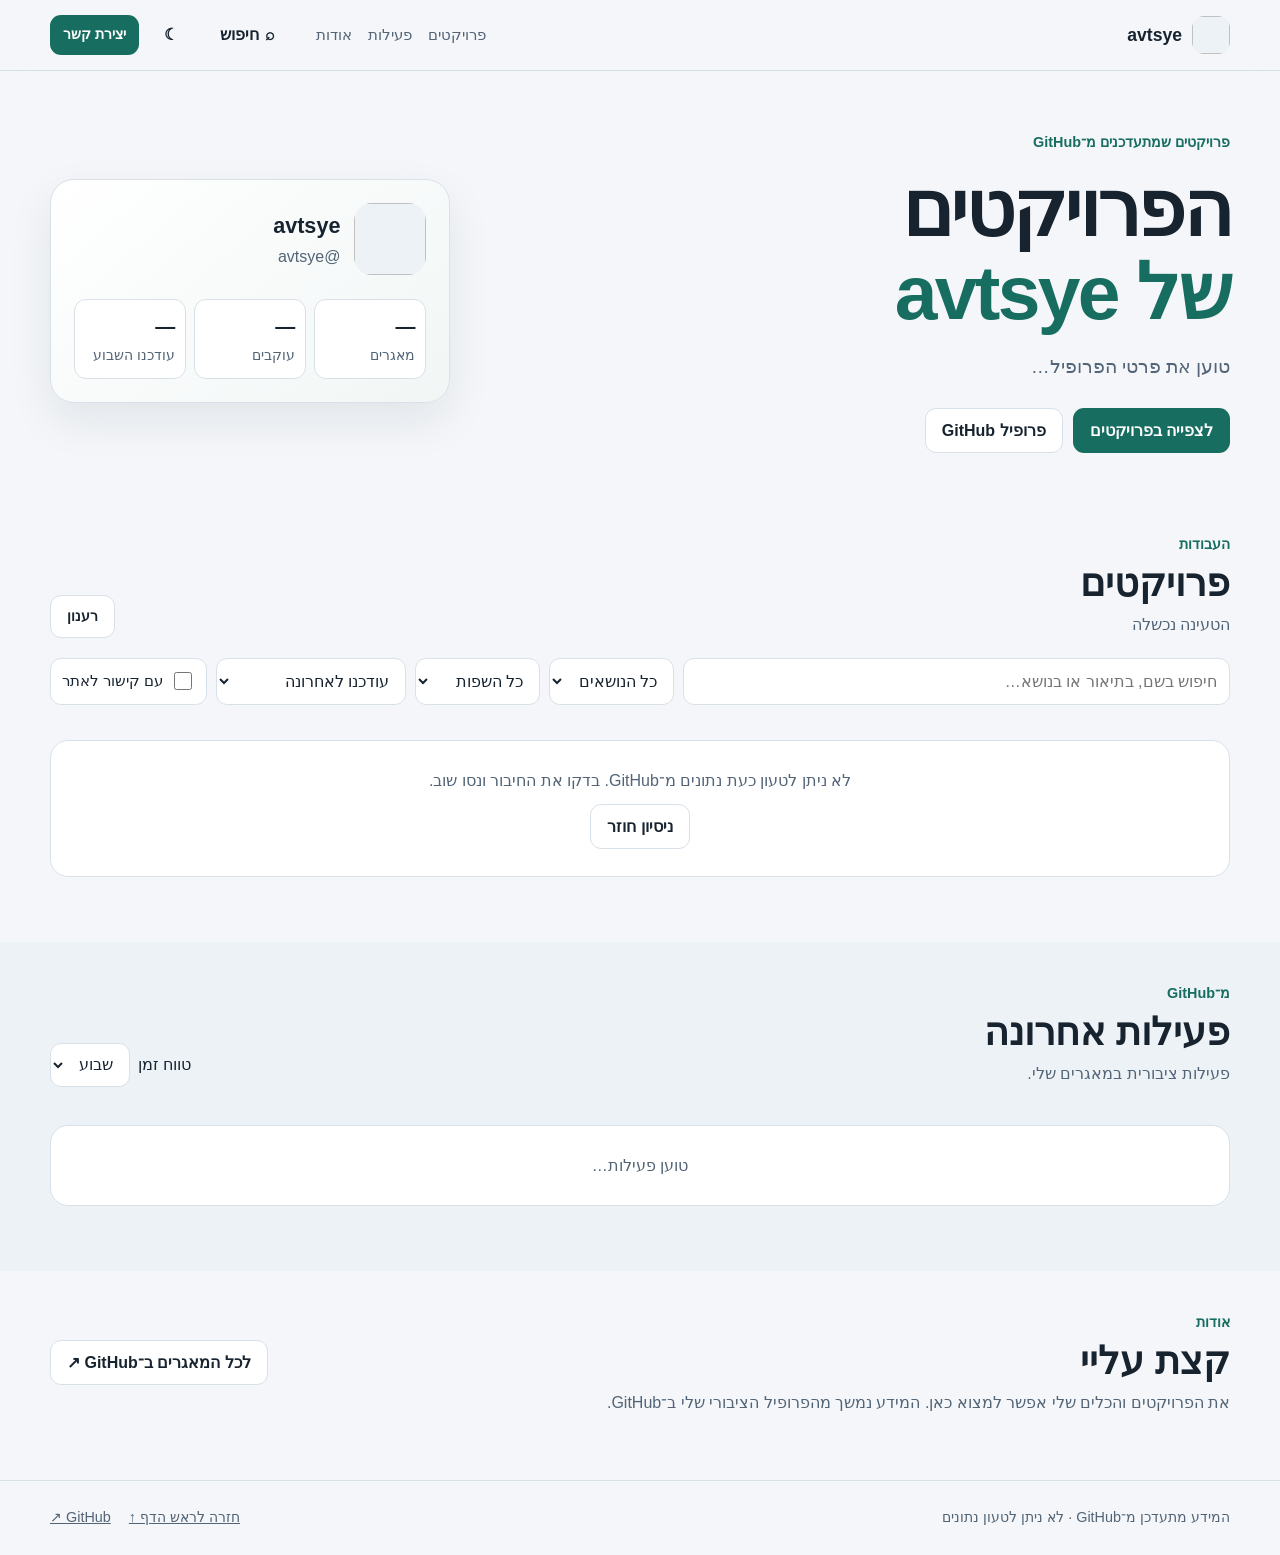
==== commit 7a490f27: "Improve homepage discovery, accessibility, offline behavior and checks" ====
--- a/index.html
+++ b/index.html
@@ -1,6 +1,43 @@
-<!doctype html><html lang="he" dir="rtl"><head><meta charset="utf-8"><meta name="viewport" content="width=device-width,initial-scale=1"><meta name="description" content="דף הפרויקטים החי של avtsye, מתעדכן אוטומטית מ-GitHub"><meta property="og:title" content="avtsye — GitHub Home"><meta property="og:description" content="פרויקטים, פעילות וכלים — ישירות מ-GitHub"><meta property="og:type" content="website"><meta name="theme-color" content="#635bff"><link rel="manifest" href="manifest.webmanifest"><link rel="stylesheet" href="style.css?v=7"><title>avtsye — GitHub Home</title></head><body>
-<header><nav class="wrap"><a class="brand" href="#"><img class="avatar" id="navAvatar" alt=""><span id="navName">GitHub</span></a><div class="navlinks"><a href="#projects">פרויקטים</a><button class="iconbtn" id="viewBtn">לוח נתונים</button><a href="#activitySec" id="activityLink">פעילות</a><a id="gh" href="#" target="_blank">GitHub</a><button class="iconbtn" id="theme" aria-label="החלפת ערכת נושא">☾</button><button class="navbtn contactnav" id="contact" type="button">יצירת קשר</button></div></nav></header>
-<main><div class="wrap hero"><div><span class="eyebrow"><i class="dot"></i> מחובר ישירות ל‑GitHub</span><h1>הפרויקטים שלי,<br><span class="gradient">חיים ומתעדכנים.</span></h1><p class="lead" id="bio">טוען את פרטי הפרופיל…</p></div><aside class="profile"><img id="avatar" alt=""><h3 id="name">טוען…</h3><p id="login"></p><div class="stats"><div><b id="repoCount">—</b><span>מאגרים</span></div><div><b id="followers">—</b><span>עוקבים</span></div><div><b id="following">—</b><span>נעקבים</span></div></div></aside></div>
-<section id="projects"><div class="wrap"><div class="head"><div><h2>המאגרים שלי</h2><p>חיפוש, סינון ומיון על נתונים שנמשכים בזמן אמת.</p></div><div><span id="updated"></span> <button class="iconbtn" id="refresh">רענן</button></div></div><div class="toolbar"><input class="search" id="q" type="search" aria-label="חיפוש בפרויקטים" placeholder="חיפוש בפרויקטים…"><select class="select" id="lang" aria-label="סינון לפי שפה"></select><select class="select" id="sort" aria-label="מיון פרויקטים"><option value="updated">עודכנו לאחרונה</option><option value="stars">כוכבים</option><option value="name">שם</option></select></div><div class="grid" id="repos" aria-live="polite"><div class="skeleton"></div><div class="skeleton"></div><div class="skeleton"></div></div></div></section>
-<section id="activitySec" hidden><div class="wrap"><div class="head"><div><h2>פעילות אחרונה</h2><p>אירועים ציבוריים אחרונים מחשבון GitHub.</p></div></div><div class="dashstats" id="dashStats"></div><div class="activity" id="activity"><div class="loading">טוען פעילות…</div></div></div></section></main>
-<footer><div class="wrap foot"><span>GitHub הוא מקור הנתונים · מטמון מקומי מפחית קריאות API ומאיץ טעינה.</span><a id="footerGh" href="#" target="_blank">GitHub ↗</a></div></footer><div class="modal" id="modal" role="dialog" aria-modal="true" aria-label="פרטי פרויקט"><div class="modalbox"><button class="close" id="closeModal" aria-label="סגירה">×</button><div id="modalBody"></div></div></div><div class="palette" id="palette" role="dialog" aria-modal="true" aria-label="חיפוש מהיר"><div class="palettebox"><input id="cmd" aria-label="חיפוש מהיר" placeholder="חפש פרויקט…"><div id="cmdResults"></div></div></div><div class="modal" id="contactModal" role="dialog" aria-modal="true" aria-labelledby="contactHeading"><div class="modalbox contactbox"><button class="close" id="closeContact" type="button" aria-label="סגירה">×</button><h2 id="contactHeading">יצירת קשר</h2><p class="formlead">שלחו לי הודעה ישירות מכאן. הפנייה נשמרת באופן פרטי.</p><form id="contactForm"><label>שם<input name="name" required minlength="2" maxlength="100" autocomplete="name"></label><label>אימייל לחזרה<input name="email" type="email" required maxlength="180" autocomplete="email" dir="ltr"></label><label>נושא<input name="subject" maxlength="150"></label><label>הודעה<textarea name="message" required minlength="3" maxlength="5000" rows="6"></textarea></label><input class="hp" name="website" tabindex="-1" autocomplete="off"><button class="submitbtn" id="contactSubmit" type="submit">שליחת הפנייה</button><p class="formstatus" id="contactStatus" aria-live="polite"></p></form></div></div><div class="toast" id="toast" role="status" aria-live="polite"></div><script src="config.js?v=7"></script><script src="app.js?v=7"></script></body></html>+<!doctype html>
+<html lang="he" dir="rtl">
+<head>
+  <meta charset="utf-8">
+  <meta name="viewport" content="width=device-width, initial-scale=1">
+  <meta name="description" content="הפרויקטים, הכלים והפעילות של avtsye — מידע שמתעדכן ישירות מ־GitHub.">
+  <meta name="theme-color" content="#111827">
+  <meta property="og:type" content="website">
+  <meta property="og:title" content="הפרויקטים של avtsye">
+  <meta property="og:description" content="פרויקטים, כלים ופעילות שמתעדכנים מ־GitHub.">
+  <meta name="twitter:card" content="summary">
+  <meta property="og:url" content="https://avtsye.github.io/index/">
+  <link rel="canonical" href="https://avtsye.github.io/index/">
+  <link rel="icon" type="image/svg+xml" href="favicon.svg">
+  <link rel="manifest" href="manifest.webmanifest">
+  <link rel="stylesheet" href="style.css?v=8">
+  <title>הפרויקטים של avtsye</title>
+  <script src="config.js?v=8" defer></script>
+  <script src="app.js?v=8" defer></script>
+</head>
+<body>
+  <a class="skip" href="#projects">דלגו לפרויקטים</a>
+  <header class="site-header"><div class="wrap nav">
+    <a class="brand" href="#top"><img id="navAvatar" width="38" height="38" alt=""><span id="navName">avtsye</span></a>
+    <nav aria-label="ניווט ראשי"><a href="#projects">פרויקטים</a><a href="#activitySec" id="activityLink">פעילות</a><a href="#about">אודות</a></nav>
+    <div class="nav-actions"><button id="quickSearch" class="quiet" type="button" aria-label="חיפוש מהיר">⌕ <span>חיפוש</span></button><button id="theme" class="quiet" type="button" aria-label="החלפת ערכת נושא">☾</button><button id="contact" class="primary small" type="button">יצירת קשר</button></div>
+  </div></header>
+  <main id="top">
+    <section class="hero wrap" aria-labelledby="heroTitle"><div class="hero-copy"><span class="eyebrow">פרויקטים שמתעדכנים מ־GitHub</span><h1 id="heroTitle">הפרויקטים<br><span>של avtsye</span></h1><p id="bio" class="lead">טוען את פרטי הפרופיל…</p><div class="hero-actions"><a class="primary" href="#projects">לצפייה בפרויקטים</a><a class="secondary" id="profileLink" href="https://github.com/avtsye" target="_blank" rel="noopener noreferrer">פרופיל GitHub</a></div></div><aside class="profile" aria-label="פרטי פרופיל"><img id="avatar" width="72" height="72" alt=""><div><h2 id="name">avtsye</h2><span id="login">@avtsye</span></div><div class="stats"><div><b id="repoCount">—</b><span>מאגרים</span></div><div><b id="followers">—</b><span>עוקבים</span></div><div><b id="updatedThisWeek">—</b><span>עודכנו השבוע</span></div></div></aside></section>
+    <section id="projects" class="section wrap" aria-labelledby="projectsTitle"><div class="section-head"><div><span class="kicker">העבודות</span><h2 id="projectsTitle">פרויקטים</h2><p id="resultCount" aria-live="polite">טוען פרויקטים…</p></div><div class="refresh"><span id="updated" aria-live="polite"></span><button id="refresh" class="secondary" type="button">רענון</button></div></div>
+      <div class="toolbar"><label class="search-field"><span class="sr-only">חיפוש פרויקטים</span><input id="q" type="search" placeholder="חיפוש בשם, בתיאור או בנושא…" autocomplete="off"></label><label class="sr-only" for="topic">נושא</label><select id="topic"><option value="">כל הנושאים</option></select><label class="sr-only" for="lang">שפה</label><select id="lang"><option value="">כל השפות</option></select><label class="sr-only" for="sort">מיון</label><select id="sort"><option value="updated">עודכנו לאחרונה</option><option value="stars">הכי הרבה כוכבים</option><option value="name">לפי שם</option><option value="activity">לפי פעילות בחודש האחרון</option></select><label class="toggle"><input id="siteOnly" type="checkbox">עם קישור לאתר</label><button id="clearFilters" class="quiet" type="button" hidden>ניקוי סינון</button></div>
+      <div id="topicChips" class="topic-chips" aria-label="נושאים נפוצים"></div><div id="repos" class="grid" aria-live="polite"><div class="skeleton"></div><div class="skeleton"></div><div class="skeleton"></div></div><button id="more" class="secondary more" type="button" hidden>הצגת פרויקטים נוספים</button>
+    </section>
+    <section id="activitySec" class="section activity-section" aria-labelledby="activityTitle"><div class="wrap"><div class="section-head"><div><span class="kicker">מ־GitHub</span><h2 id="activityTitle">פעילות אחרונה</h2><p>פעילות ציבורית במאגרים שלי.</p></div><label>טווח זמן <select id="activityRange"><option value="7">שבוע</option><option value="30">חודש</option></select></label></div><div id="dashStats" class="dashstats"></div><div id="activity" class="activity" aria-live="polite"><div class="loading">טוען פעילות…</div></div></div></section>
+    <section id="about" class="section wrap about" aria-labelledby="aboutTitle"><div><span class="kicker">אודות</span><h2 id="aboutTitle">קצת עליי</h2><p id="aboutText">את הפרויקטים והכלים שלי אפשר למצוא כאן. המידע נמשך מהפרופיל הציבורי שלי ב־GitHub.</p></div><a id="aboutGitHub" class="secondary" href="https://github.com/avtsye" target="_blank" rel="noopener noreferrer">לכל המאגרים ב־GitHub ↗</a></section>
+  </main>
+  <footer><div class="wrap foot"><span>המידע מתעדכן מ־GitHub · <span id="dataState">ממתין לנתונים</span></span><div><a href="#top">חזרה לראש הדף ↑</a><a id="footerGh" href="https://github.com/avtsye" target="_blank" rel="noopener noreferrer">GitHub ↗</a></div></div></footer>
+  <dialog id="details" class="dialog" aria-labelledby="detailsTitle"><div class="dialog-head"><h2 id="detailsTitle">פרטי פרויקט</h2><button class="close" data-close="details" type="button" aria-label="סגירה">×</button></div><div id="detailsBody"></div></dialog>
+  <dialog id="palette" class="dialog palette" aria-label="חיפוש מהיר"><div class="dialog-head"><h2>חיפוש מהיר</h2><button class="close" data-close="palette" type="button" aria-label="סגירה">×</button></div><label class="sr-only" for="cmd">חיפוש פרויקט</label><input id="cmd" type="search" placeholder="הקלידו שם פרויקט…"><div id="cmdResults"></div></dialog>
+  <dialog id="contactModal" class="dialog contactbox" aria-labelledby="contactHeading"><div class="dialog-head"><h2 id="contactHeading">יצירת קשר</h2><button class="close" data-close="contactModal" type="button" aria-label="סגירה">×</button></div><p>שלחו הודעה ואוכל להשיב לכתובת שתזינו. הפנייה נשמרת במאגר פרטי.</p><form id="contactForm"><label>שם<input name="name" required minlength="2" maxlength="100" autocomplete="name"></label><label>אימייל לחזרה<input name="email" type="email" dir="ltr" required maxlength="180" autocomplete="email"></label><label>נושא<input name="subject" maxlength="150"></label><label>הודעה<textarea name="message" required minlength="3" maxlength="5000" rows="5"></textarea></label><input class="hp" name="website" tabindex="-1" autocomplete="off" aria-hidden="true"><button id="contactSubmit" class="primary" type="submit">שליחת הפנייה</button><p id="contactStatus" class="formstatus" role="status" aria-live="polite"></p></form></dialog>
+  <div id="toast" class="toast" role="status" aria-live="polite"></div>
+</body>
+</html>
--- a/style.css
+++ b/style.css
@@ -1,14 +1,13 @@
-:root{--bg:#f7f8fc;--panel:#fff;--panel2:#f0f2f7;--ink:#101828;--muted:#667085;--line:#e4e7ec;--brand:#635bff;--brand2:#8b5cf6;--good:#12b76a;--shadow:0 18px 50px rgba(16,24,40,.09)}
-[data-theme="dark"]{--bg:#0d1117;--panel:#161b22;--panel2:#21262d;--ink:#f0f6fc;--muted:#8b949e;--line:#30363d;--brand:#8b82ff;--brand2:#b185ff;--shadow:0 18px 50px rgba(0,0,0,.28)}
-*{box-sizing:border-box}html{scroll-behavior:smooth}body{margin:0;background:var(--bg);color:var(--ink);font-family:Arial,"Segoe UI",sans-serif;line-height:1.6;transition:.2s}a{color:inherit}.wrap{width:min(1160px,calc(100% - 34px));margin:auto}
-header{position:sticky;top:0;z-index:20;background:color-mix(in srgb,var(--bg) 88%,transparent);backdrop-filter:blur(15px);border-bottom:1px solid var(--line)}nav{height:68px;display:flex;align-items:center;justify-content:space-between;gap:18px}.brand{display:flex;align-items:center;gap:10px;text-decoration:none;font-weight:800}.avatar{width:38px;height:38px;border-radius:12px}.navlinks{display:flex;align-items:center;gap:18px}.navlinks a{text-decoration:none;color:var(--muted);font-size:14px}.iconbtn{border:1px solid var(--line);background:var(--panel);color:var(--ink);border-radius:11px;padding:8px 11px;cursor:pointer}.navbtn{background:var(--ink)!important;color:var(--bg)!important;padding:9px 14px;border-radius:11px}
-.hero{padding:75px 0 40px;display:grid;grid-template-columns:1.25fr .75fr;gap:48px;align-items:center}.eyebrow{display:inline-flex;gap:8px;align-items:center;background:color-mix(in srgb,var(--brand) 10%,var(--panel));color:var(--brand);border:1px solid color-mix(in srgb,var(--brand) 25%,var(--line));padding:6px 11px;border-radius:999px;font-size:13px;font-weight:700}.dot{width:7px;height:7px;background:var(--good);border-radius:50%}.hero h1{font-size:clamp(43px,7vw,75px);line-height:1.02;letter-spacing:-3px;margin:19px 0}.gradient{background:linear-gradient(90deg,var(--brand),var(--brand2));-webkit-background-clip:text;color:transparent}.lead{font-size:19px;color:var(--muted);max-width:700px}.profile{background:linear-gradient(145deg,var(--panel),color-mix(in srgb,var(--brand) 7%,var(--panel)));border:1px solid var(--line);padding:24px;border-radius:27px;box-shadow:var(--shadow)}.profile img{width:78px;height:78px;border-radius:23px}.profile h3{font-size:22px;margin:13px 0 0}.profile p{color:var(--muted);margin:0}.stats{display:grid;grid-template-columns:repeat(3,1fr);gap:8px;margin-top:18px}.stats div{background:var(--panel);border:1px solid var(--line);padding:10px;border-radius:12px}.stats b{display:block;font-size:18px}.stats span{font-size:11px;color:var(--muted)}
-section{padding:43px 0}.head{display:flex;justify-content:space-between;align-items:end;gap:18px;margin-bottom:22px}.head h2{font-size:32px;margin:0}.head p{margin:0;color:var(--muted)}.toolbar{display:flex;gap:9px;flex-wrap:wrap;margin-bottom:20px}.search{flex:1;min-width:220px;border:1px solid var(--line);background:var(--panel);color:var(--ink);border-radius:12px;padding:11px 14px;font:inherit}.select{border:1px solid var(--line);background:var(--panel);color:var(--ink);border-radius:12px;padding:10px 12px}.grid{display:grid;grid-template-columns:repeat(3,1fr);gap:17px}.card{background:var(--panel);border:1px solid var(--line);border-radius:20px;padding:21px;text-decoration:none;transition:.2s;position:relative;min-height:245px;display:flex;flex-direction:column}.card:hover{transform:translateY(-4px);box-shadow:var(--shadow);border-color:color-mix(in srgb,var(--brand) 35%,var(--line))}.card.featured{grid-column:span 2;background:linear-gradient(145deg,color-mix(in srgb,var(--brand) 8%,var(--panel)),var(--panel))}.icon{width:44px;height:44px;border-radius:13px;background:color-mix(in srgb,var(--brand) 10%,var(--panel));display:grid;place-items:center;color:var(--brand);font-weight:900}.card h3{font-size:21px;margin:15px 0 6px;direction:ltr;text-align:right}.card p{color:var(--muted);margin:0 0 16px;flex:1}.meta,.topics,.actions{display:flex;gap:7px;flex-wrap:wrap}.pill{font-size:11px;background:var(--panel2);border:1px solid var(--line);border-radius:999px;padding:4px 8px}.topic{color:var(--brand)}.actions{margin-top:14px}.smallbtn{font-size:12px;text-decoration:none;border:1px solid var(--line);padding:6px 9px;border-radius:9px;background:var(--panel2)}.updated{font-size:11px;color:var(--muted);margin-top:11px}.activity{display:grid;grid-template-columns:repeat(2,1fr);gap:10px}.event{background:var(--panel);border:1px solid var(--line);border-radius:14px;padding:13px}.event b{font-size:14px}.event span{display:block;color:var(--muted);font-size:12px}.loading,.empty{grid-column:1/-1;background:var(--panel);border:1px solid var(--line);border-radius:18px;padding:30px;text-align:center;color:var(--muted)}.skeleton{height:245px;border-radius:20px;background:linear-gradient(90deg,var(--panel),var(--panel2),var(--panel));background-size:200% 100%;animation:sh 1.3s infinite}@keyframes sh{to{background-position:-200% 0}}
-footer{padding:35px 0 50px;color:var(--muted);font-size:13px}.foot{border-top:1px solid var(--line);padding-top:24px;display:flex;justify-content:space-between;gap:15px}
-@media(max-width:820px){.hero{grid-template-columns:1fr;padding-top:50px}.profile{display:none}.grid{grid-template-columns:1fr}.card.featured{grid-column:span 1}.activity{grid-template-columns:1fr}.navlinks a:not(.navbtn){display:none}.head,.foot{align-items:start;flex-direction:column}.hero h1{letter-spacing:-2px}}
-.toprow{display:flex;justify-content:space-between;align-items:center}.repoicon{width:44px;height:44px;border-radius:13px;background:color-mix(in srgb,var(--brand) 10%,var(--panel));display:grid;place-items:center;color:var(--brand);font-weight:900}.fresh{font-size:11px;background:color-mix(in srgb,var(--good) 12%,var(--panel));color:var(--good);padding:4px 8px;border-radius:999px}.dashstats{display:grid;grid-template-columns:repeat(4,1fr);gap:10px;margin-bottom:18px}.dashstats div{background:var(--panel);border:1px solid var(--line);border-radius:15px;padding:16px}.dashstats b{display:block;font-size:24px}.dashstats span{color:var(--muted);font-size:12px}.modal,.palette{position:fixed;inset:0;background:rgba(0,0,0,.48);z-index:50;display:none;place-items:center;padding:18px}.modal.show,.palette.show{display:grid}.modalbox,.palettebox{width:min(650px,100%);background:var(--panel);border:1px solid var(--line);border-radius:22px;padding:25px;box-shadow:var(--shadow);position:relative}.close{position:absolute;left:15px;top:12px;border:0;background:transparent;color:var(--ink);font-size:27px;cursor:pointer}.detailgrid{display:grid;grid-template-columns:1fr 1fr;gap:10px;margin:20px 0}.detailgrid div{background:var(--panel2);border-radius:12px;padding:12px}.detailgrid b,.detailgrid span{display:block}.detailgrid span{color:var(--muted);font-size:13px}.palettebox input{width:100%;padding:14px;border:1px solid var(--line);background:var(--bg);color:var(--ink);border-radius:12px;font:inherit}.palettebox button{display:block;width:100%;text-align:right;border:0;border-bottom:1px solid var(--line);background:transparent;color:var(--ink);padding:12px;cursor:pointer}.toast{position:fixed;bottom:25px;left:50%;transform:translate(-50%,20px);background:var(--ink);color:var(--bg);padding:9px 15px;border-radius:10px;opacity:0;pointer-events:none;transition:.2s;z-index:80}.toast.show{opacity:1;transform:translate(-50%,0)}@media(max-width:820px){.dashstats{grid-template-columns:1fr 1fr}}
-.contactnav{border:0;font:inherit;cursor:pointer}.contactbox{width:min(560px,100%)}.formlead{color:var(--muted);margin-top:-6px}.contactbox form{display:grid;gap:13px}.contactbox label{display:grid;gap:5px;font-size:13px;font-weight:700}.contactbox input,.contactbox textarea{width:100%;border:1px solid var(--line);background:var(--bg);color:var(--ink);border-radius:11px;padding:11px 12px;font:inherit;resize:vertical}.contactbox input:focus,.contactbox textarea:focus{outline:2px solid color-mix(in srgb,var(--brand) 35%,transparent);border-color:var(--brand)}.submitbtn{border:0;border-radius:11px;background:var(--brand);color:white;padding:12px 16px;font:inherit;font-weight:800;cursor:pointer}.submitbtn:disabled{opacity:.55;cursor:wait}.formstatus{min-height:22px;margin:0;color:var(--muted);font-size:13px}.hp{position:absolute!important;left:-9999px!important;opacity:0!important;pointer-events:none!important}
-/* Scrollable contact dialog */
-#contactModal{overflow-y:auto;align-items:start;padding-top:max(18px,5vh);padding-bottom:max(18px,5vh)}
-#contactModal .contactbox{max-height:90vh;overflow-y:auto;overscroll-behavior:contain;-webkit-overflow-scrolling:touch}
-@media(max-width:820px){#contactModal{padding:10px;align-items:start}#contactModal .contactbox{max-height:calc(100dvh - 20px);border-radius:16px;padding:20px 16px 24px}}
+:root{color-scheme:light;--bg:#f4f6f9;--paper:#fff;--soft:#edf2f6;--ink:#17232f;--muted:#526476;--line:#d9e1e8;--brand:#176d60;--brand-ink:#fff;--accent:#c4f5e6;--shadow:0 18px 45px rgba(16,35,51,.08)}
+[data-theme=dark]{color-scheme:dark;--bg:#0d1720;--paper:#172430;--soft:#20323e;--ink:#eef7f8;--muted:#b2c4cb;--line:#36505e;--brand:#72dbc0;--brand-ink:#09251f;--accent:#234d44;--shadow:0 18px 45px rgba(0,0,0,.24)}
+*{box-sizing:border-box}html{scroll-behavior:smooth}body{margin:0;background:var(--bg);color:var(--ink);font:1rem/1.6 Arial,"Segoe UI",sans-serif}button,input,select,textarea{font:inherit}button{cursor:pointer}button:disabled{opacity:.55;cursor:wait}a{color:inherit}a:hover{text-decoration-color:var(--brand)}:focus-visible{outline:3px solid var(--brand);outline-offset:3px}section{scroll-margin-top:85px}[hidden]{display:none!important}.wrap{width:min(1180px,calc(100% - 36px));margin-inline:auto}.sr-only{position:absolute;width:1px;height:1px;overflow:hidden;clip:rect(0,0,0,0);white-space:nowrap}.skip{position:absolute;top:-100px;right:16px;background:var(--paper);padding:10px;z-index:100}.skip:focus{top:8px}
+.site-header{position:sticky;top:0;z-index:10;background:color-mix(in srgb,var(--bg) 91%,transparent);backdrop-filter:blur(15px);border-bottom:1px solid var(--line)}.nav{min-height:70px;display:flex;align-items:center;gap:24px}.brand{display:inline-flex;align-items:center;gap:10px;text-decoration:none;font-size:1.1rem;font-weight:800;margin-inline-end:auto}.brand img{border-radius:12px;background:var(--soft)}.nav nav,.nav-actions{display:flex;align-items:center;gap:16px}.nav nav a{text-decoration:none;color:var(--muted);font-size:.95rem}.nav nav a:hover{color:var(--ink)}.nav-actions{gap:8px}.primary,.secondary,.quiet{display:inline-flex;justify-content:center;align-items:center;gap:6px;text-decoration:none;border-radius:11px;min-height:42px;padding:9px 16px;font-weight:700;border:1px solid transparent}.primary{background:var(--brand);color:var(--brand-ink)}.primary:hover{filter:brightness(.93)}.secondary{background:var(--paper);color:var(--ink);border-color:var(--line)}.secondary:hover,.quiet:hover{border-color:var(--brand);background:var(--soft)}.quiet{background:transparent;color:var(--ink);border-color:transparent}.small{min-height:38px;padding:7px 12px;font-size:.9rem}
+.hero{display:grid;grid-template-columns:minmax(0,1.3fr) minmax(280px,.7fr);gap:36px;align-items:center;padding-block:58px 40px}.eyebrow,.kicker{font-size:.9rem;color:var(--brand);font-weight:800}.hero h1{font-size:clamp(2.7rem,6vw,5.5rem);line-height:1.08;letter-spacing:-.035em;margin:13px 0 16px}.hero h1 span{color:var(--brand)}.lead{font-size:1.16rem;color:var(--muted);max-width:650px}.hero-actions{display:flex;gap:10px;flex-wrap:wrap;margin-top:26px}.profile{display:grid;grid-template-columns:72px 1fr;align-items:center;gap:14px;background:linear-gradient(140deg,var(--paper),color-mix(in srgb,var(--brand) 6%,var(--paper)));border:1px solid var(--line);border-radius:24px;padding:23px;box-shadow:var(--shadow)}.profile>img{border-radius:18px;background:var(--soft)}.profile h2{font-size:1.35rem;margin:0}.profile #login{color:var(--muted)}.stats{grid-column:1/-1;display:grid;grid-template-columns:repeat(3,1fr);gap:8px;margin-top:10px}.stats div{background:var(--paper);border:1px solid var(--line);border-radius:12px;padding:10px}.stats b{display:block;font-size:1.25rem}.stats span{font-size:.85rem;color:var(--muted)}
+.section{padding-block:38px 65px}.section-head{display:flex;justify-content:space-between;align-items:end;gap:20px;margin-bottom:20px}.section-head h2,.about h2{font-size:clamp(1.9rem,3vw,2.6rem);line-height:1.2;margin:3px 0}.section-head p,.about p{color:var(--muted);margin:6px 0 0}.refresh{display:flex;align-items:center;gap:12px;color:var(--muted);font-size:.9rem}.toolbar{display:flex;align-items:stretch;flex-wrap:wrap;gap:9px;margin-bottom:14px}.toolbar input[type=search],.toolbar select,.section-head select,.dialog input,.dialog textarea{background:var(--paper);color:var(--ink);border:1px solid var(--line);border-radius:11px;padding:10px 12px;min-height:44px}.toolbar .search-field{flex:1 1 280px}.toolbar input[type=search]{width:100%}.toolbar select{max-width:190px;min-width:125px}.toggle{display:flex;align-items:center;gap:7px;background:var(--paper);border:1px solid var(--line);border-radius:11px;padding:6px 11px;white-space:nowrap;font-size:.92rem}.toggle input{accent-color:var(--brand);width:18px;height:18px}.topic-chips{display:flex;flex-wrap:wrap;gap:7px;margin-bottom:21px}.chip{background:var(--paper);color:var(--muted);border:1px solid var(--line);border-radius:999px;padding:5px 13px;font-size:.9rem}.chip.active,.chip:hover{background:var(--accent);border-color:var(--brand);color:var(--ink)}
+.grid{display:grid;grid-template-columns:repeat(3,minmax(0,1fr));gap:16px}.card{min-height:270px;display:flex;flex-direction:column;background:var(--paper);border:1px solid var(--line);border-radius:20px;padding:22px;transition:transform .2s,box-shadow .2s}.card:hover{transform:translateY(-3px);box-shadow:var(--shadow)}.card.featured{border-color:color-mix(in srgb,var(--brand) 55%,var(--line));background:linear-gradient(150deg,var(--accent),var(--paper) 55%)}.card-top{display:flex;align-items:center;justify-content:space-between}.repoicon{display:grid;place-items:center;width:43px;height:43px;border-radius:13px;background:var(--soft);color:var(--brand);font-weight:900}.featured-tag{font-size:.85rem;font-weight:700;color:var(--brand)}.card h3{font-size:1.3rem;margin:14px 0 6px;overflow-wrap:anywhere}.card p{color:var(--muted);margin:0 0 17px;flex:1;overflow-wrap:anywhere}.card-tags,.card-actions,.detail-actions{display:flex;flex-wrap:wrap;gap:7px}.card-tags span{font-size:.85rem;background:var(--soft);border-radius:999px;padding:3px 9px}.card-actions{margin-top:16px}.card-foot{display:flex;justify-content:space-between;gap:10px;color:var(--muted);font-size:.85rem;margin-top:16px;border-top:1px solid var(--line);padding-top:11px}.more{display:flex;margin:24px auto 0}.empty,.loading{grid-column:1/-1;background:var(--paper);border:1px solid var(--line);border-radius:18px;padding:27px;text-align:center;color:var(--muted)}.empty button{margin-top:10px}.skeleton{height:270px;background:linear-gradient(90deg,var(--paper),var(--soft),var(--paper));background-size:200% 100%;border-radius:20px;animation:shimmer 1.3s infinite}@keyframes shimmer{to{background-position:-200% 0}}
+.activity-section{background:var(--soft)}.activity-section .section-head label{display:flex;align-items:center;gap:8px}.dashstats{display:grid;grid-template-columns:repeat(3,1fr);gap:12px;margin-bottom:18px}.dashstats div{background:var(--paper);border:1px solid var(--line);border-radius:15px;padding:16px}.dashstats b{display:block;font-size:1.5rem}.dashstats span{color:var(--muted);font-size:.9rem}.activity{display:grid;grid-template-columns:repeat(2,minmax(0,1fr));gap:9px}.event{display:flex;justify-content:space-between;align-items:center;gap:10px;background:var(--paper);border:1px solid var(--line);border-radius:13px;padding:12px 14px}.event span{display:block;color:var(--muted);overflow-wrap:anywhere}.event time{color:var(--muted);white-space:nowrap;font-size:.85rem}.about{display:flex;align-items:center;justify-content:space-between;gap:20px}.about p{max-width:680px}footer{border-top:1px solid var(--line);color:var(--muted);font-size:.9rem}.foot{display:flex;justify-content:space-between;gap:14px;align-items:center;padding-block:25px}.foot>div{display:flex;gap:18px}
+.dialog{width:min(660px,calc(100% - 24px));max-height:min(85dvh,850px);overflow:auto;padding:24px;background:var(--paper);color:var(--ink);border:1px solid var(--line);border-radius:20px;box-shadow:var(--shadow)}.dialog::backdrop{background:rgba(2,15,24,.65)}.dialog-head{display:flex;align-items:center;justify-content:space-between;gap:12px}.dialog-head h2{font-size:1.5rem;margin:0 0 15px}.close{order:1;font-size:1.8rem;line-height:1;border:0;background:transparent;color:var(--ink);width:42px;height:42px}.detailgrid{display:grid;grid-template-columns:repeat(2,1fr);gap:9px;margin-block:19px}.detailgrid div{background:var(--soft);padding:12px;border-radius:12px}.detailgrid b,.detailgrid span{display:block}.detailgrid span{color:var(--muted);overflow-wrap:anywhere}.palette input{width:100%}.palette #cmdResults{margin-top:10px}.palette #cmdResults button{display:block;width:100%;text-align:start;background:transparent;color:var(--ink);border:0;border-bottom:1px solid var(--line);padding:11px;cursor:pointer}.palette #cmdResults button:hover{background:var(--soft)}.palette small{display:block;color:var(--muted);font-size:.85rem}.contactbox p{color:var(--muted)}.contactbox form,.contactbox label{display:grid;gap:7px}.contactbox form{gap:14px}.contactbox label{font-weight:700}.contactbox input,.contactbox textarea{width:100%}.contactbox textarea{resize:vertical}.hp{position:absolute!important;left:-9999px!important;opacity:0!important;pointer-events:none!important}.formstatus{min-height:24px;margin:0!important}.toast{position:fixed;bottom:22px;left:50%;transform:translate(-50%,20px);opacity:0;pointer-events:none;background:var(--ink);color:var(--bg);padding:10px 16px;border-radius:10px;z-index:30;transition:.2s}.toast.show{opacity:1;transform:translate(-50%,0)}.not-found{min-height:90vh;max-width:640px;margin:auto;display:grid;align-content:center;justify-items:start;padding:30px}.not-found h1{font-size:3rem;margin:0}.not-found p{color:var(--muted)}
+@media(max-width:940px){.nav nav{display:none}.hero{grid-template-columns:1fr;gap:18px;padding-top:36px}.profile{max-width:520px}.grid{grid-template-columns:repeat(2,minmax(0,1fr))}}
+@media(max-width:650px){.wrap{width:min(100% - 24px,1180px)}.nav{min-height:62px;gap:9px}.brand{font-size:.97rem}.nav-actions{gap:1px}.nav-actions #quickSearch span{display:none}.nav-actions .quiet{padding-inline:8px}.hero{padding-block:27px 15px}.hero h1{font-size:clamp(2.45rem,12vw,3.8rem)}.profile{padding:15px}.section{padding-block:26px 44px}.section-head,.about,.foot{align-items:start;flex-direction:column}.refresh{width:100%;justify-content:space-between}.toolbar select{flex:1}.grid,.activity{grid-template-columns:1fr}.dashstats{grid-template-columns:repeat(3,1fr)}.dashstats div{padding:10px}.dashstats b{font-size:1.2rem}.event{align-items:start;flex-direction:column}.dialog{padding:18px}.detailgrid{grid-template-columns:1fr}}
+@media(max-width:390px){.brand img{display:none}.nav-actions .small{padding-inline:8px}.stats span{font-size:.76rem}}
+@media(prefers-reduced-motion:reduce){*,*::before,*::after{scroll-behavior:auto!important;animation-duration:.01ms!important;transition-duration:.01ms!important}}
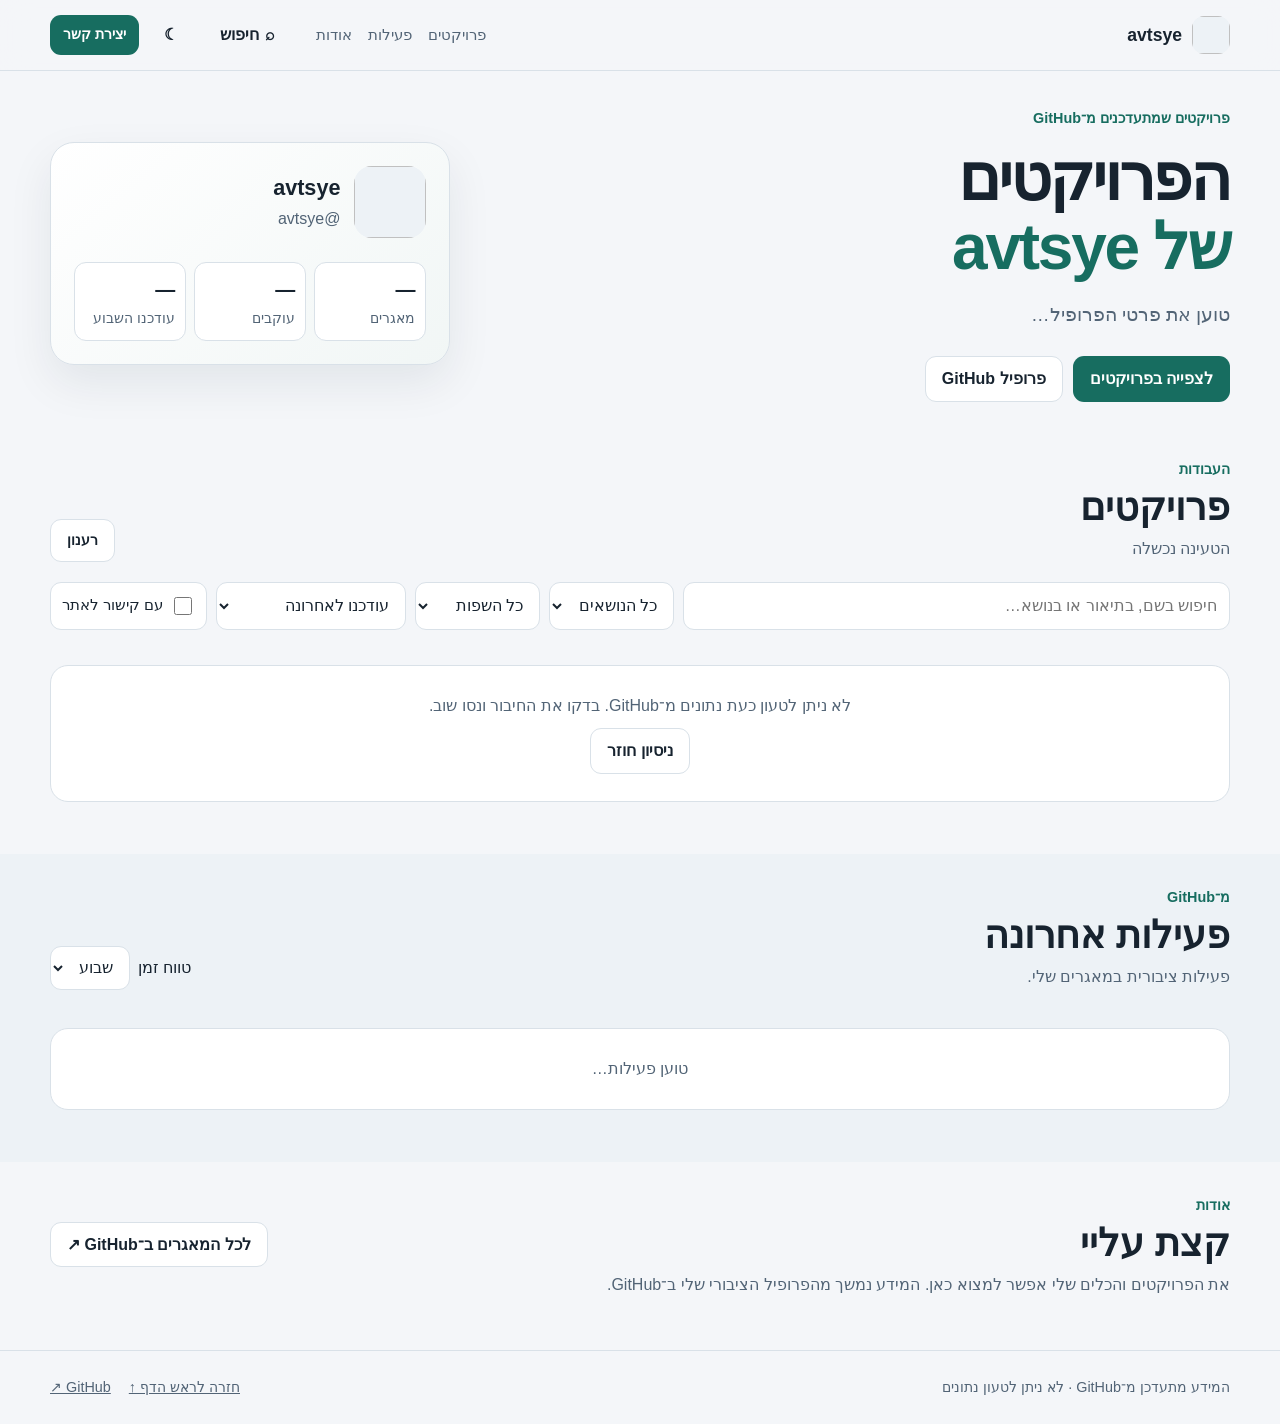
==== commit 9d49c0a1: "Keep navigation usable on small screens" ====
--- a/index.html
+++ b/index.html
@@ -13,10 +13,10 @@
   <link rel="canonical" href="https://avtsye.github.io/index/">
   <link rel="icon" type="image/svg+xml" href="favicon.svg">
   <link rel="manifest" href="manifest.webmanifest">
-  <link rel="stylesheet" href="style.css?v=8">
+  <link rel="stylesheet" href="style.css?v=9">
   <title>הפרויקטים של avtsye</title>
-  <script src="config.js?v=8" defer></script>
-  <script src="app.js?v=8" defer></script>
+  <script src="config.js?v=9" defer></script>
+  <script src="app.js?v=9" defer></script>
 </head>
 <body>
   <a class="skip" href="#projects">דלגו לפרויקטים</a>
@@ -28,7 +28,7 @@
   <main id="top">
     <section class="hero wrap" aria-labelledby="heroTitle"><div class="hero-copy"><span class="eyebrow">פרויקטים שמתעדכנים מ־GitHub</span><h1 id="heroTitle">הפרויקטים<br><span>של avtsye</span></h1><p id="bio" class="lead">טוען את פרטי הפרופיל…</p><div class="hero-actions"><a class="primary" href="#projects">לצפייה בפרויקטים</a><a class="secondary" id="profileLink" href="https://github.com/avtsye" target="_blank" rel="noopener noreferrer">פרופיל GitHub</a></div></div><aside class="profile" aria-label="פרטי פרופיל"><img id="avatar" width="72" height="72" alt=""><div><h2 id="name">avtsye</h2><span id="login">@avtsye</span></div><div class="stats"><div><b id="repoCount">—</b><span>מאגרים</span></div><div><b id="followers">—</b><span>עוקבים</span></div><div><b id="updatedThisWeek">—</b><span>עודכנו השבוע</span></div></div></aside></section>
     <section id="projects" class="section wrap" aria-labelledby="projectsTitle"><div class="section-head"><div><span class="kicker">העבודות</span><h2 id="projectsTitle">פרויקטים</h2><p id="resultCount" aria-live="polite">טוען פרויקטים…</p></div><div class="refresh"><span id="updated" aria-live="polite"></span><button id="refresh" class="secondary" type="button">רענון</button></div></div>
-      <div class="toolbar"><label class="search-field"><span class="sr-only">חיפוש פרויקטים</span><input id="q" type="search" placeholder="חיפוש בשם, בתיאור או בנושא…" autocomplete="off"></label><label class="sr-only" for="topic">נושא</label><select id="topic"><option value="">כל הנושאים</option></select><label class="sr-only" for="lang">שפה</label><select id="lang"><option value="">כל השפות</option></select><label class="sr-only" for="sort">מיון</label><select id="sort"><option value="updated">עודכנו לאחרונה</option><option value="stars">הכי הרבה כוכבים</option><option value="name">לפי שם</option><option value="activity">לפי פעילות בחודש האחרון</option></select><label class="toggle"><input id="siteOnly" type="checkbox">עם קישור לאתר</label><button id="clearFilters" class="quiet" type="button" hidden>ניקוי סינון</button></div>
+      <div class="toolbar"><label class="search-field"><span class="sr-only">חיפוש פרויקטים</span><input id="q" type="search" placeholder="חיפוש בשם, בתיאור או בנושא…" autocomplete="off"></label><label class="sr-only" for="topic">נושא</label><select id="topic"><option value="">כל הנושאים</option></select><label class="sr-only" for="lang">שפה</label><select id="lang"><option value="">כל השפות</option></select><label class="sr-only" for="sort">מיון</label><select id="sort"><option value="updated">עודכנו לאחרונה</option><option value="stars">הכי הרבה כוכבים</option><option value="name">לפי שם</option><option value="activity">לפי פעילות ציבורית אחרונה</option></select><label class="toggle"><input id="siteOnly" type="checkbox">עם קישור לאתר</label><button id="clearFilters" class="quiet" type="button" hidden>ניקוי סינון</button></div>
       <div id="topicChips" class="topic-chips" aria-label="נושאים נפוצים"></div><div id="repos" class="grid" aria-live="polite"><div class="skeleton"></div><div class="skeleton"></div><div class="skeleton"></div></div><button id="more" class="secondary more" type="button" hidden>הצגת פרויקטים נוספים</button>
     </section>
     <section id="activitySec" class="section activity-section" aria-labelledby="activityTitle"><div class="wrap"><div class="section-head"><div><span class="kicker">מ־GitHub</span><h2 id="activityTitle">פעילות אחרונה</h2><p>פעילות ציבורית במאגרים שלי.</p></div><label>טווח זמן <select id="activityRange"><option value="7">שבוע</option><option value="30">חודש</option></select></label></div><div id="dashStats" class="dashstats"></div><div id="activity" class="activity" aria-live="polite"><div class="loading">טוען פעילות…</div></div></div></section>
--- a/style.css
+++ b/style.css
@@ -2,12 +2,16 @@
 [data-theme=dark]{color-scheme:dark;--bg:#0d1720;--paper:#172430;--soft:#20323e;--ink:#eef7f8;--muted:#b2c4cb;--line:#36505e;--brand:#72dbc0;--brand-ink:#09251f;--accent:#234d44;--shadow:0 18px 45px rgba(0,0,0,.24)}
 *{box-sizing:border-box}html{scroll-behavior:smooth}body{margin:0;background:var(--bg);color:var(--ink);font:1rem/1.6 Arial,"Segoe UI",sans-serif}button,input,select,textarea{font:inherit}button{cursor:pointer}button:disabled{opacity:.55;cursor:wait}a{color:inherit}a:hover{text-decoration-color:var(--brand)}:focus-visible{outline:3px solid var(--brand);outline-offset:3px}section{scroll-margin-top:85px}[hidden]{display:none!important}.wrap{width:min(1180px,calc(100% - 36px));margin-inline:auto}.sr-only{position:absolute;width:1px;height:1px;overflow:hidden;clip:rect(0,0,0,0);white-space:nowrap}.skip{position:absolute;top:-100px;right:16px;background:var(--paper);padding:10px;z-index:100}.skip:focus{top:8px}
 .site-header{position:sticky;top:0;z-index:10;background:color-mix(in srgb,var(--bg) 91%,transparent);backdrop-filter:blur(15px);border-bottom:1px solid var(--line)}.nav{min-height:70px;display:flex;align-items:center;gap:24px}.brand{display:inline-flex;align-items:center;gap:10px;text-decoration:none;font-size:1.1rem;font-weight:800;margin-inline-end:auto}.brand img{border-radius:12px;background:var(--soft)}.nav nav,.nav-actions{display:flex;align-items:center;gap:16px}.nav nav a{text-decoration:none;color:var(--muted);font-size:.95rem}.nav nav a:hover{color:var(--ink)}.nav-actions{gap:8px}.primary,.secondary,.quiet{display:inline-flex;justify-content:center;align-items:center;gap:6px;text-decoration:none;border-radius:11px;min-height:42px;padding:9px 16px;font-weight:700;border:1px solid transparent}.primary{background:var(--brand);color:var(--brand-ink)}.primary:hover{filter:brightness(.93)}.secondary{background:var(--paper);color:var(--ink);border-color:var(--line)}.secondary:hover,.quiet:hover{border-color:var(--brand);background:var(--soft)}.quiet{background:transparent;color:var(--ink);border-color:transparent}.small{min-height:38px;padding:7px 12px;font-size:.9rem}
-.hero{display:grid;grid-template-columns:minmax(0,1.3fr) minmax(280px,.7fr);gap:36px;align-items:center;padding-block:58px 40px}.eyebrow,.kicker{font-size:.9rem;color:var(--brand);font-weight:800}.hero h1{font-size:clamp(2.7rem,6vw,5.5rem);line-height:1.08;letter-spacing:-.035em;margin:13px 0 16px}.hero h1 span{color:var(--brand)}.lead{font-size:1.16rem;color:var(--muted);max-width:650px}.hero-actions{display:flex;gap:10px;flex-wrap:wrap;margin-top:26px}.profile{display:grid;grid-template-columns:72px 1fr;align-items:center;gap:14px;background:linear-gradient(140deg,var(--paper),color-mix(in srgb,var(--brand) 6%,var(--paper)));border:1px solid var(--line);border-radius:24px;padding:23px;box-shadow:var(--shadow)}.profile>img{border-radius:18px;background:var(--soft)}.profile h2{font-size:1.35rem;margin:0}.profile #login{color:var(--muted)}.stats{grid-column:1/-1;display:grid;grid-template-columns:repeat(3,1fr);gap:8px;margin-top:10px}.stats div{background:var(--paper);border:1px solid var(--line);border-radius:12px;padding:10px}.stats b{display:block;font-size:1.25rem}.stats span{font-size:.85rem;color:var(--muted)}
-.section{padding-block:38px 65px}.section-head{display:flex;justify-content:space-between;align-items:end;gap:20px;margin-bottom:20px}.section-head h2,.about h2{font-size:clamp(1.9rem,3vw,2.6rem);line-height:1.2;margin:3px 0}.section-head p,.about p{color:var(--muted);margin:6px 0 0}.refresh{display:flex;align-items:center;gap:12px;color:var(--muted);font-size:.9rem}.toolbar{display:flex;align-items:stretch;flex-wrap:wrap;gap:9px;margin-bottom:14px}.toolbar input[type=search],.toolbar select,.section-head select,.dialog input,.dialog textarea{background:var(--paper);color:var(--ink);border:1px solid var(--line);border-radius:11px;padding:10px 12px;min-height:44px}.toolbar .search-field{flex:1 1 280px}.toolbar input[type=search]{width:100%}.toolbar select{max-width:190px;min-width:125px}.toggle{display:flex;align-items:center;gap:7px;background:var(--paper);border:1px solid var(--line);border-radius:11px;padding:6px 11px;white-space:nowrap;font-size:.92rem}.toggle input{accent-color:var(--brand);width:18px;height:18px}.topic-chips{display:flex;flex-wrap:wrap;gap:7px;margin-bottom:21px}.chip{background:var(--paper);color:var(--muted);border:1px solid var(--line);border-radius:999px;padding:5px 13px;font-size:.9rem}.chip.active,.chip:hover{background:var(--accent);border-color:var(--brand);color:var(--ink)}
+.hero{display:grid;grid-template-columns:minmax(0,1.3fr) minmax(280px,.7fr);gap:36px;align-items:center;padding-block:34px 24px}.eyebrow,.kicker{font-size:.9rem;color:var(--brand);font-weight:800}.hero h1{font-size:clamp(2.5rem,5vw,4.5rem);line-height:1.08;letter-spacing:-.035em;margin:13px 0 16px}.hero h1 span{color:var(--brand)}.lead{font-size:1.16rem;color:var(--muted);max-width:650px}.hero-actions{display:flex;gap:10px;flex-wrap:wrap;margin-top:26px}.profile{display:grid;grid-template-columns:72px 1fr;align-items:center;gap:14px;background:linear-gradient(140deg,var(--paper),color-mix(in srgb,var(--brand) 6%,var(--paper)));border:1px solid var(--line);border-radius:24px;padding:23px;box-shadow:var(--shadow)}.profile>img{border-radius:18px;background:var(--soft)}.profile h2{font-size:1.35rem;margin:0}.profile #login{color:var(--muted)}.stats{grid-column:1/-1;display:grid;grid-template-columns:repeat(3,1fr);gap:8px;margin-top:10px}.stats div{background:var(--paper);border:1px solid var(--line);border-radius:12px;padding:10px}.stats b{display:block;font-size:1.25rem}.stats span{font-size:.85rem;color:var(--muted)}
+.section{padding-block:30px 52px}.section-head{display:flex;justify-content:space-between;align-items:end;gap:20px;margin-bottom:20px}.section-head h2,.about h2{font-size:clamp(1.9rem,3vw,2.6rem);line-height:1.2;margin:3px 0}.section-head p,.about p{color:var(--muted);margin:6px 0 0}.refresh{display:flex;align-items:center;gap:12px;color:var(--muted);font-size:.9rem}.toolbar{display:flex;align-items:stretch;flex-wrap:wrap;gap:9px;margin-bottom:14px}.toolbar input[type=search],.toolbar select,.section-head select,.dialog input,.dialog textarea{background:var(--paper);color:var(--ink);border:1px solid var(--line);border-radius:11px;padding:10px 12px;min-height:44px}.toolbar .search-field{flex:1 1 280px}.toolbar input[type=search]{width:100%}.toolbar select{max-width:190px;min-width:125px}.toggle{display:flex;align-items:center;gap:7px;background:var(--paper);border:1px solid var(--line);border-radius:11px;padding:6px 11px;white-space:nowrap;font-size:.92rem}.toggle input{accent-color:var(--brand);width:18px;height:18px}.topic-chips{display:flex;flex-wrap:wrap;gap:7px;margin-bottom:21px}.chip{background:var(--paper);color:var(--muted);border:1px solid var(--line);border-radius:999px;padding:5px 13px;font-size:.9rem}.chip.active,.chip:hover{background:var(--accent);border-color:var(--brand);color:var(--ink)}
 .grid{display:grid;grid-template-columns:repeat(3,minmax(0,1fr));gap:16px}.card{min-height:270px;display:flex;flex-direction:column;background:var(--paper);border:1px solid var(--line);border-radius:20px;padding:22px;transition:transform .2s,box-shadow .2s}.card:hover{transform:translateY(-3px);box-shadow:var(--shadow)}.card.featured{border-color:color-mix(in srgb,var(--brand) 55%,var(--line));background:linear-gradient(150deg,var(--accent),var(--paper) 55%)}.card-top{display:flex;align-items:center;justify-content:space-between}.repoicon{display:grid;place-items:center;width:43px;height:43px;border-radius:13px;background:var(--soft);color:var(--brand);font-weight:900}.featured-tag{font-size:.85rem;font-weight:700;color:var(--brand)}.card h3{font-size:1.3rem;margin:14px 0 6px;overflow-wrap:anywhere}.card p{color:var(--muted);margin:0 0 17px;flex:1;overflow-wrap:anywhere}.card-tags,.card-actions,.detail-actions{display:flex;flex-wrap:wrap;gap:7px}.card-tags span{font-size:.85rem;background:var(--soft);border-radius:999px;padding:3px 9px}.card-actions{margin-top:16px}.card-foot{display:flex;justify-content:space-between;gap:10px;color:var(--muted);font-size:.85rem;margin-top:16px;border-top:1px solid var(--line);padding-top:11px}.more{display:flex;margin:24px auto 0}.empty,.loading{grid-column:1/-1;background:var(--paper);border:1px solid var(--line);border-radius:18px;padding:27px;text-align:center;color:var(--muted)}.empty button{margin-top:10px}.skeleton{height:270px;background:linear-gradient(90deg,var(--paper),var(--soft),var(--paper));background-size:200% 100%;border-radius:20px;animation:shimmer 1.3s infinite}@keyframes shimmer{to{background-position:-200% 0}}
 .activity-section{background:var(--soft)}.activity-section .section-head label{display:flex;align-items:center;gap:8px}.dashstats{display:grid;grid-template-columns:repeat(3,1fr);gap:12px;margin-bottom:18px}.dashstats div{background:var(--paper);border:1px solid var(--line);border-radius:15px;padding:16px}.dashstats b{display:block;font-size:1.5rem}.dashstats span{color:var(--muted);font-size:.9rem}.activity{display:grid;grid-template-columns:repeat(2,minmax(0,1fr));gap:9px}.event{display:flex;justify-content:space-between;align-items:center;gap:10px;background:var(--paper);border:1px solid var(--line);border-radius:13px;padding:12px 14px}.event span{display:block;color:var(--muted);overflow-wrap:anywhere}.event time{color:var(--muted);white-space:nowrap;font-size:.85rem}.about{display:flex;align-items:center;justify-content:space-between;gap:20px}.about p{max-width:680px}footer{border-top:1px solid var(--line);color:var(--muted);font-size:.9rem}.foot{display:flex;justify-content:space-between;gap:14px;align-items:center;padding-block:25px}.foot>div{display:flex;gap:18px}
 .dialog{width:min(660px,calc(100% - 24px));max-height:min(85dvh,850px);overflow:auto;padding:24px;background:var(--paper);color:var(--ink);border:1px solid var(--line);border-radius:20px;box-shadow:var(--shadow)}.dialog::backdrop{background:rgba(2,15,24,.65)}.dialog-head{display:flex;align-items:center;justify-content:space-between;gap:12px}.dialog-head h2{font-size:1.5rem;margin:0 0 15px}.close{order:1;font-size:1.8rem;line-height:1;border:0;background:transparent;color:var(--ink);width:42px;height:42px}.detailgrid{display:grid;grid-template-columns:repeat(2,1fr);gap:9px;margin-block:19px}.detailgrid div{background:var(--soft);padding:12px;border-radius:12px}.detailgrid b,.detailgrid span{display:block}.detailgrid span{color:var(--muted);overflow-wrap:anywhere}.palette input{width:100%}.palette #cmdResults{margin-top:10px}.palette #cmdResults button{display:block;width:100%;text-align:start;background:transparent;color:var(--ink);border:0;border-bottom:1px solid var(--line);padding:11px;cursor:pointer}.palette #cmdResults button:hover{background:var(--soft)}.palette small{display:block;color:var(--muted);font-size:.85rem}.contactbox p{color:var(--muted)}.contactbox form,.contactbox label{display:grid;gap:7px}.contactbox form{gap:14px}.contactbox label{font-weight:700}.contactbox input,.contactbox textarea{width:100%}.contactbox textarea{resize:vertical}.hp{position:absolute!important;left:-9999px!important;opacity:0!important;pointer-events:none!important}.formstatus{min-height:24px;margin:0!important}.toast{position:fixed;bottom:22px;left:50%;transform:translate(-50%,20px);opacity:0;pointer-events:none;background:var(--ink);color:var(--bg);padding:10px 16px;border-radius:10px;z-index:30;transition:.2s}.toast.show{opacity:1;transform:translate(-50%,0)}.not-found{min-height:90vh;max-width:640px;margin:auto;display:grid;align-content:center;justify-items:start;padding:30px}.not-found h1{font-size:3rem;margin:0}.not-found p{color:var(--muted)}
-@media(max-width:940px){.nav nav{display:none}.hero{grid-template-columns:1fr;gap:18px;padding-top:36px}.profile{max-width:520px}.grid{grid-template-columns:repeat(2,minmax(0,1fr))}}
+@media(max-width:940px){.nav{flex-wrap:wrap;padding-top:6px}.nav nav{display:flex;order:3;width:100%;justify-content:center;border-top:1px solid var(--line);padding:5px 0}.nav nav a{padding:4px 7px}.hero{grid-template-columns:1fr;gap:18px;padding-top:36px}.profile{max-width:520px}.grid{grid-template-columns:repeat(2,minmax(0,1fr))}}
 @media(max-width:650px){.wrap{width:min(100% - 24px,1180px)}.nav{min-height:62px;gap:9px}.brand{font-size:.97rem}.nav-actions{gap:1px}.nav-actions #quickSearch span{display:none}.nav-actions .quiet{padding-inline:8px}.hero{padding-block:27px 15px}.hero h1{font-size:clamp(2.45rem,12vw,3.8rem)}.profile{padding:15px}.section{padding-block:26px 44px}.section-head,.about,.foot{align-items:start;flex-direction:column}.refresh{width:100%;justify-content:space-between}.toolbar select{flex:1}.grid,.activity{grid-template-columns:1fr}.dashstats{grid-template-columns:repeat(3,1fr)}.dashstats div{padding:10px}.dashstats b{font-size:1.2rem}.event{align-items:start;flex-direction:column}.dialog{padding:18px}.detailgrid{grid-template-columns:1fr}}
 @media(max-width:390px){.brand img{display:none}.nav-actions .small{padding-inline:8px}.stats span{font-size:.76rem}}
 @media(prefers-reduced-motion:reduce){*,*::before,*::after{scroll-behavior:auto!important;animation-duration:.01ms!important;transition-duration:.01ms!important}}
+
+mark{background:var(--accent);color:var(--ink);border-radius:3px;padding-inline:1px}
+
+@media(max-width:940px){section{scroll-margin-top:120px}}
